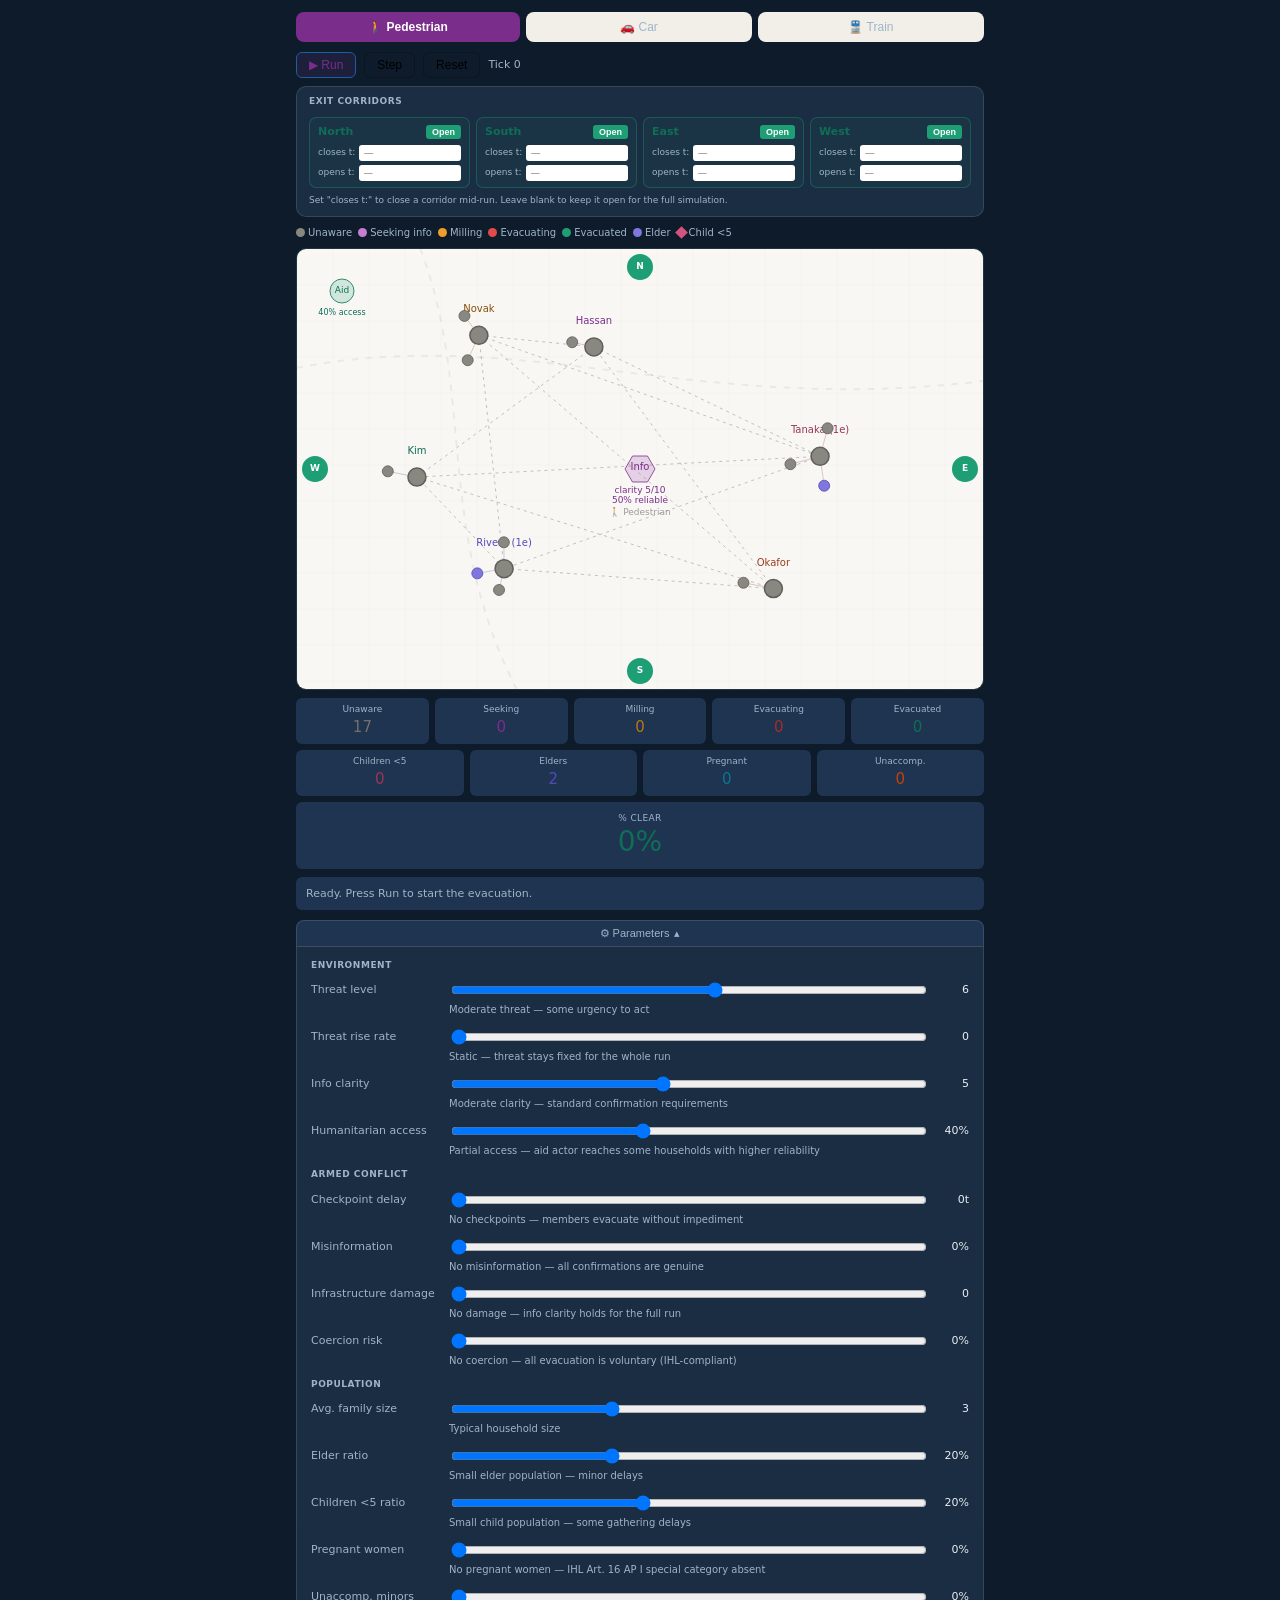
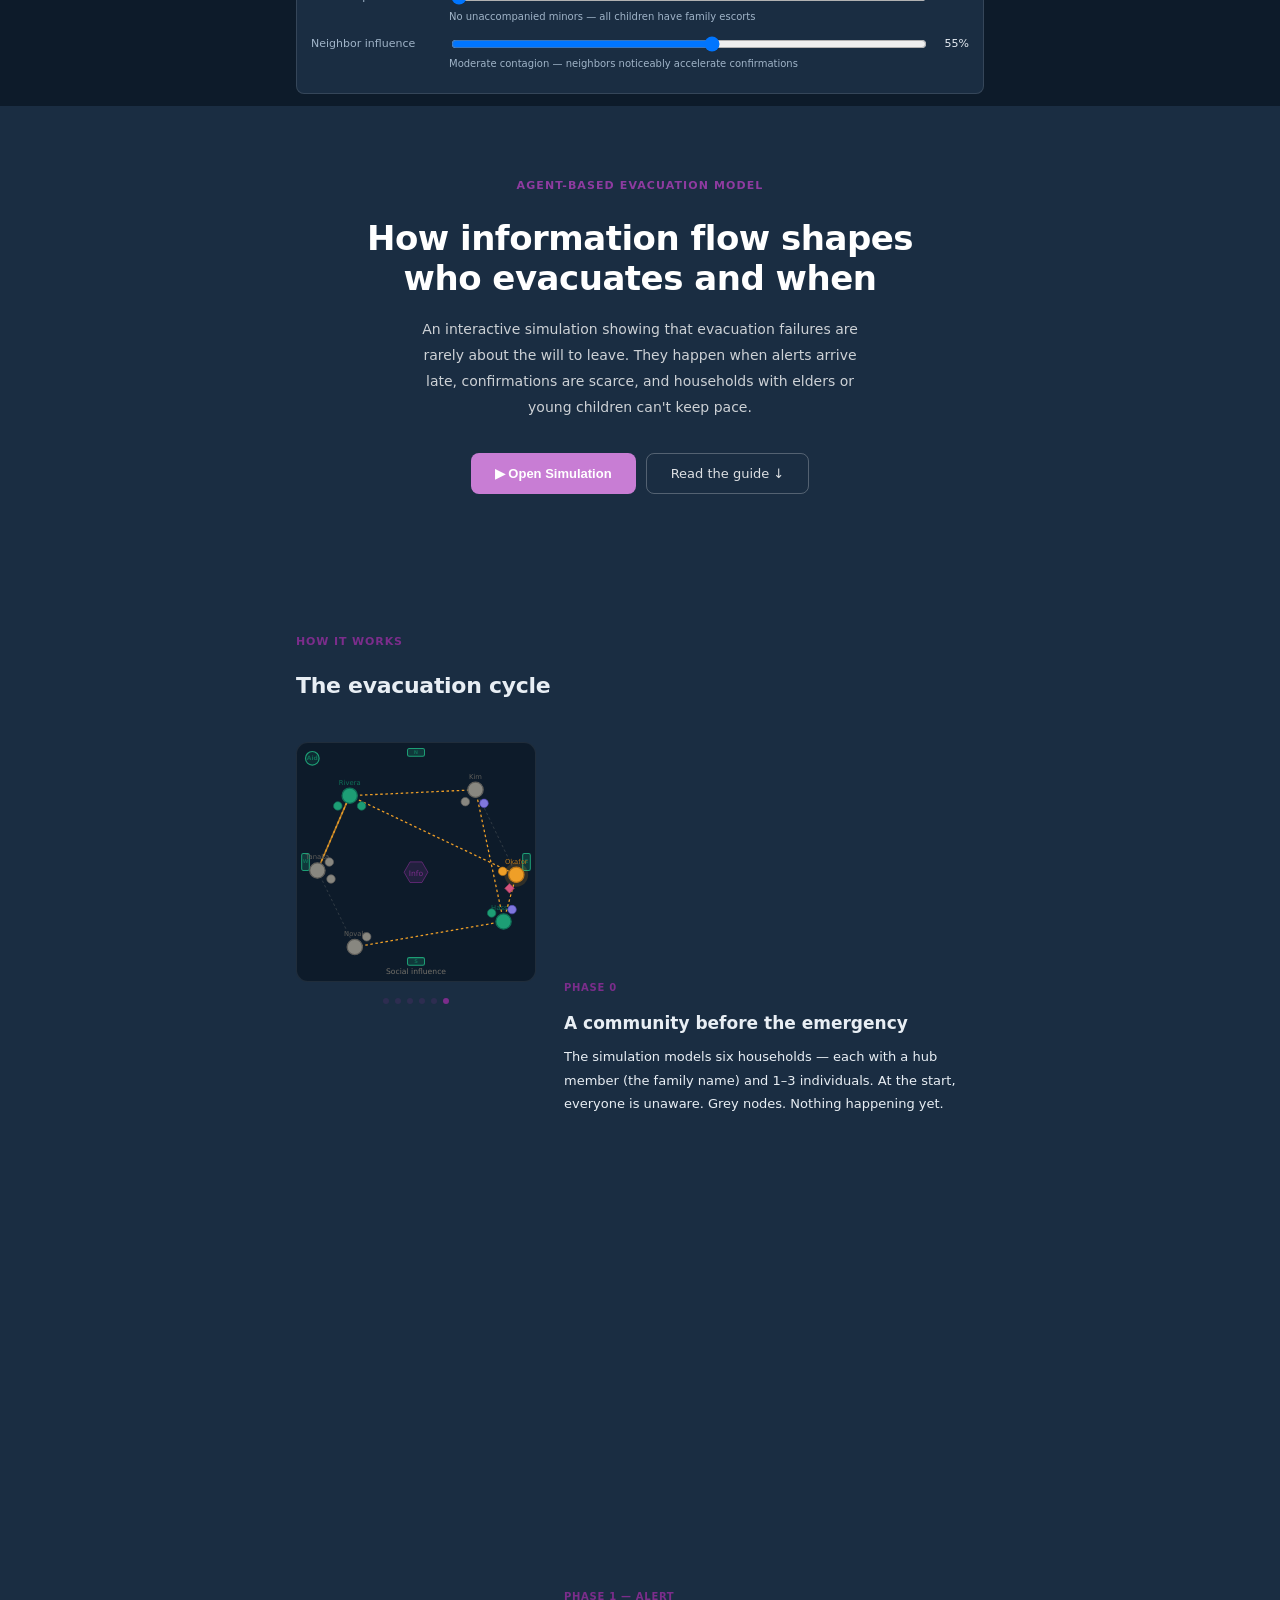
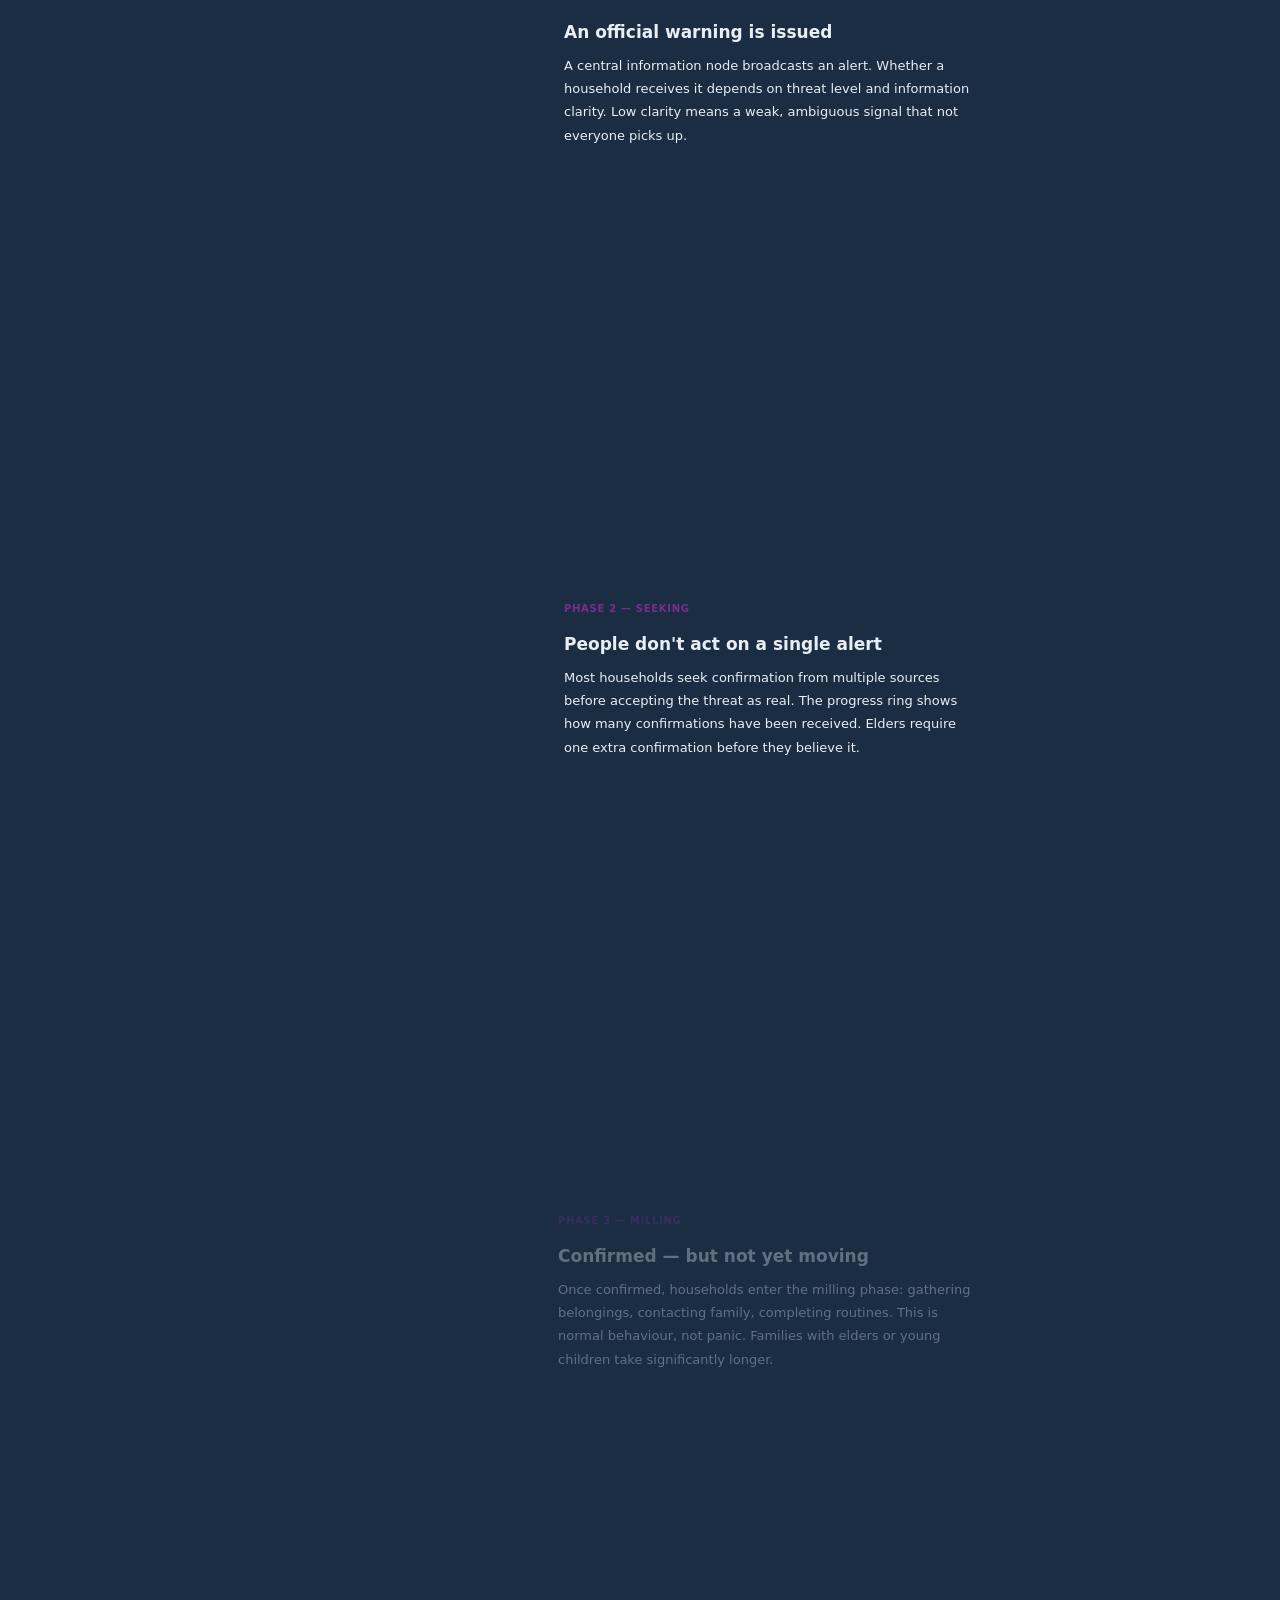
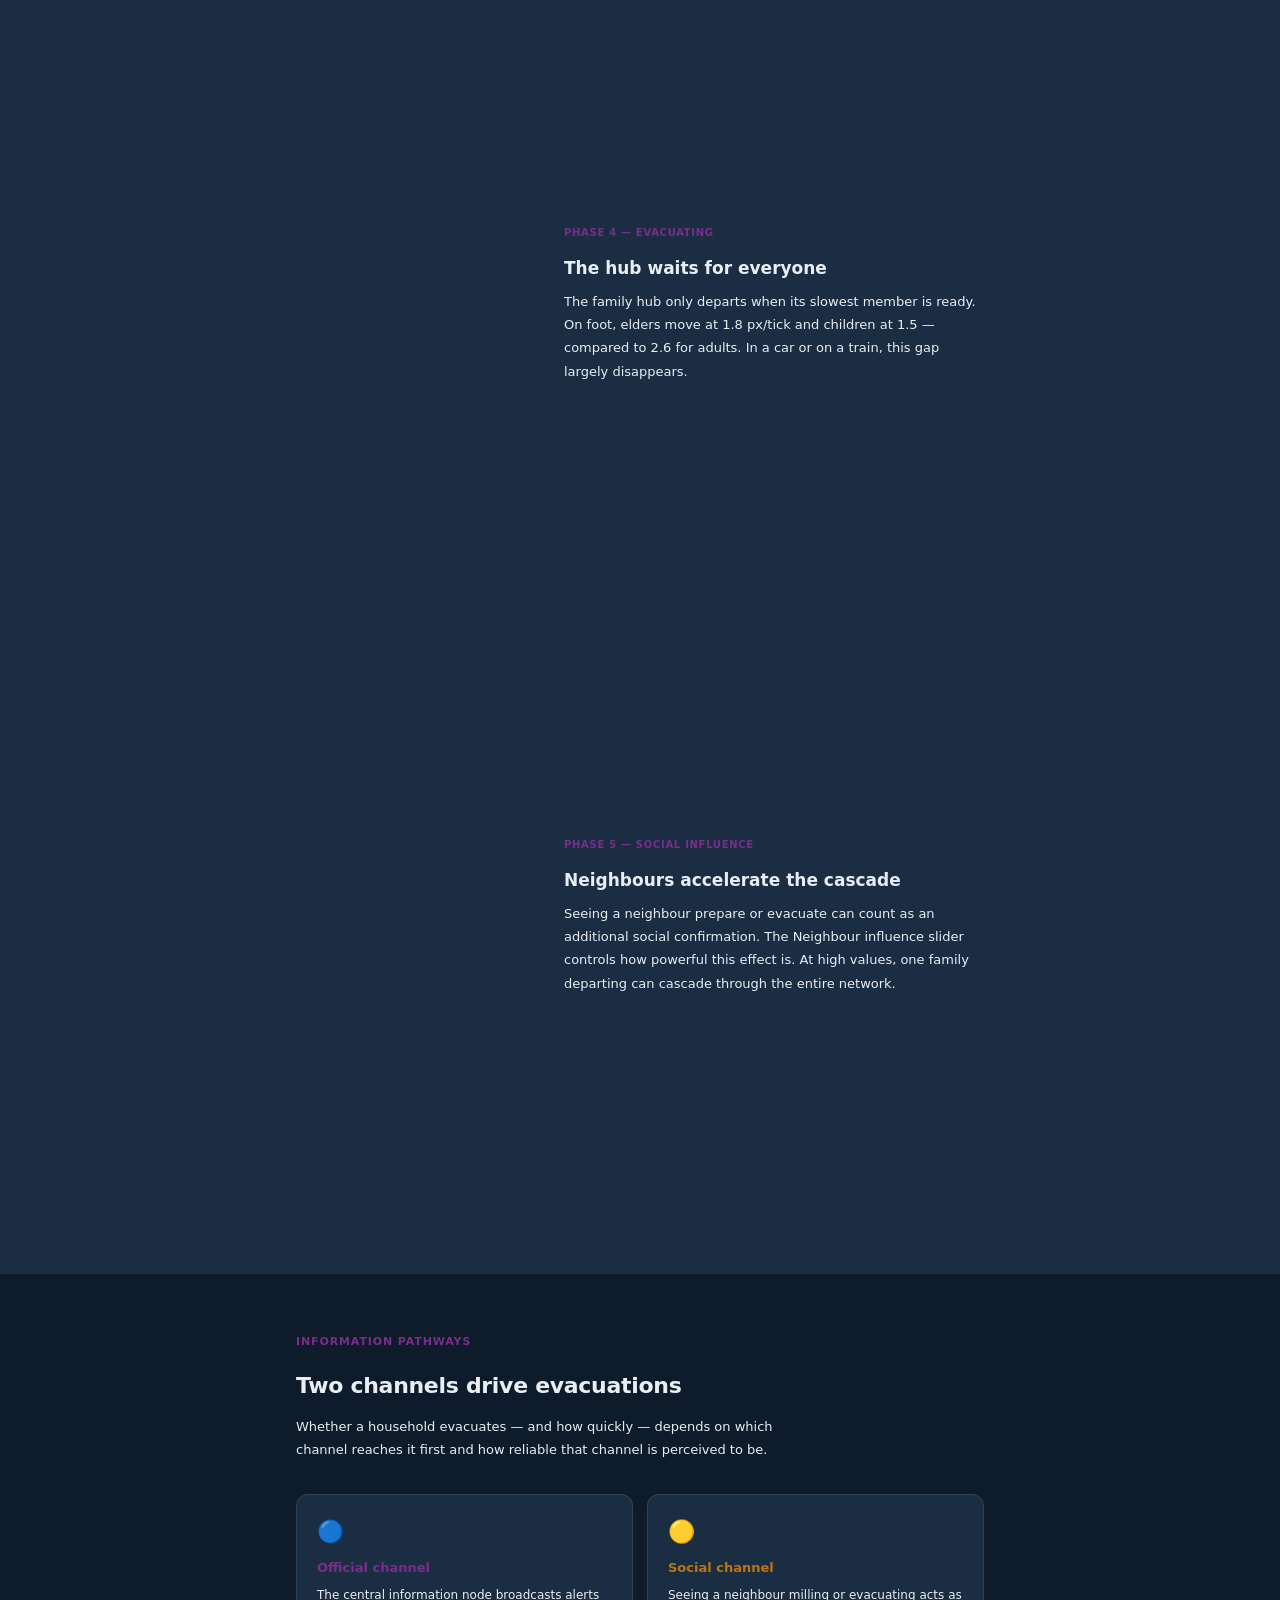
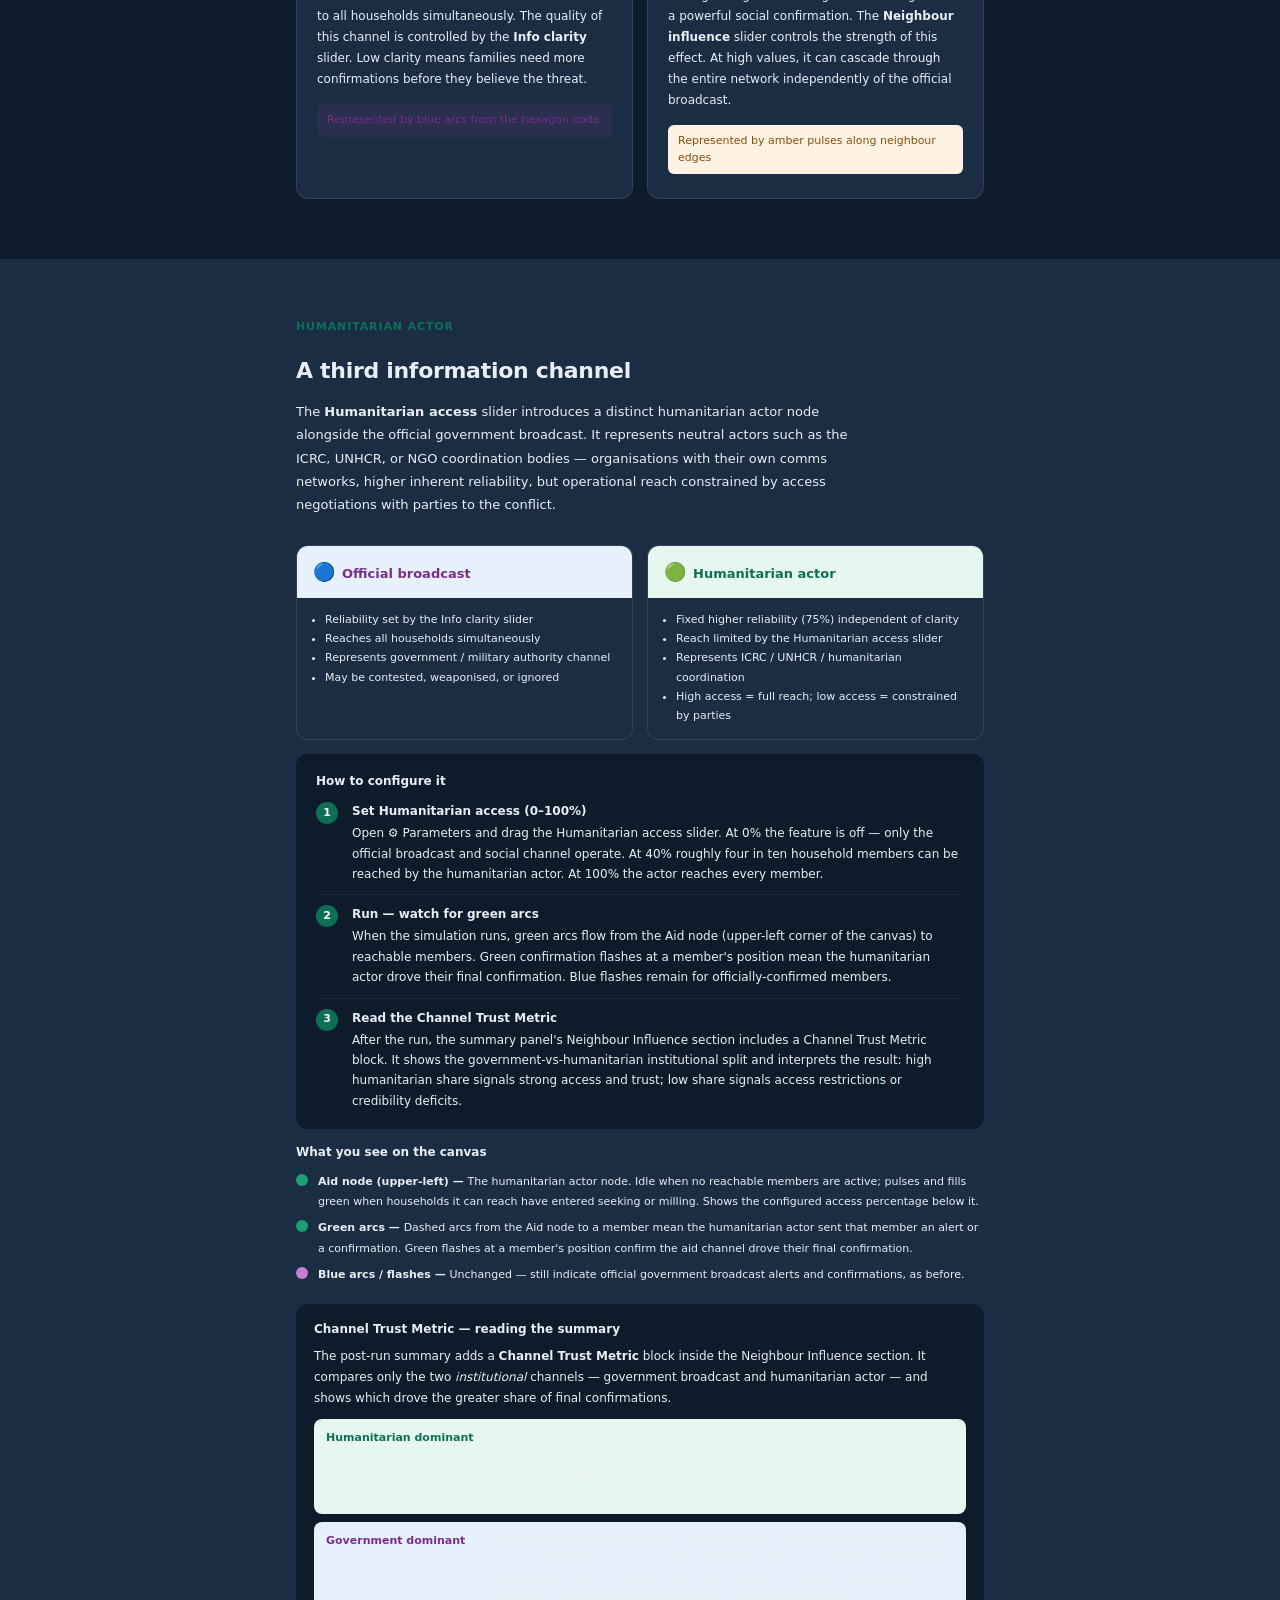
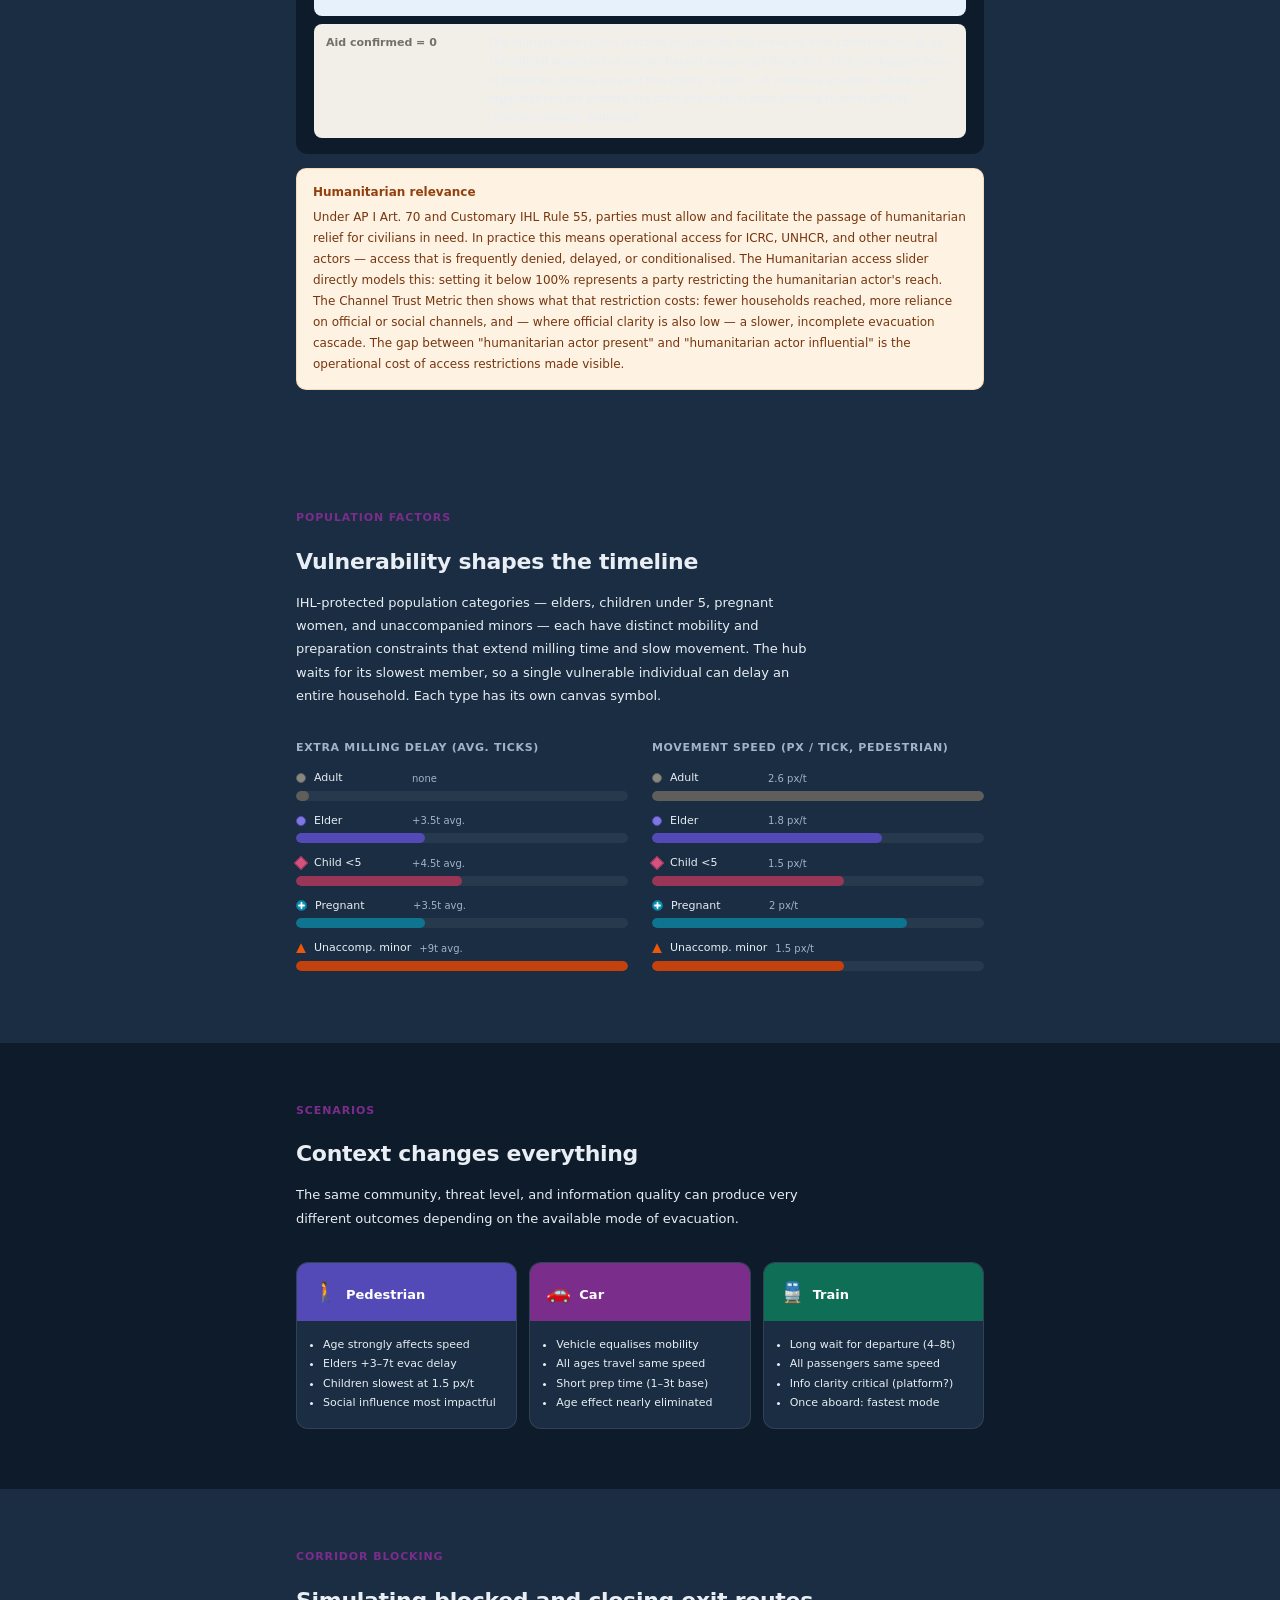
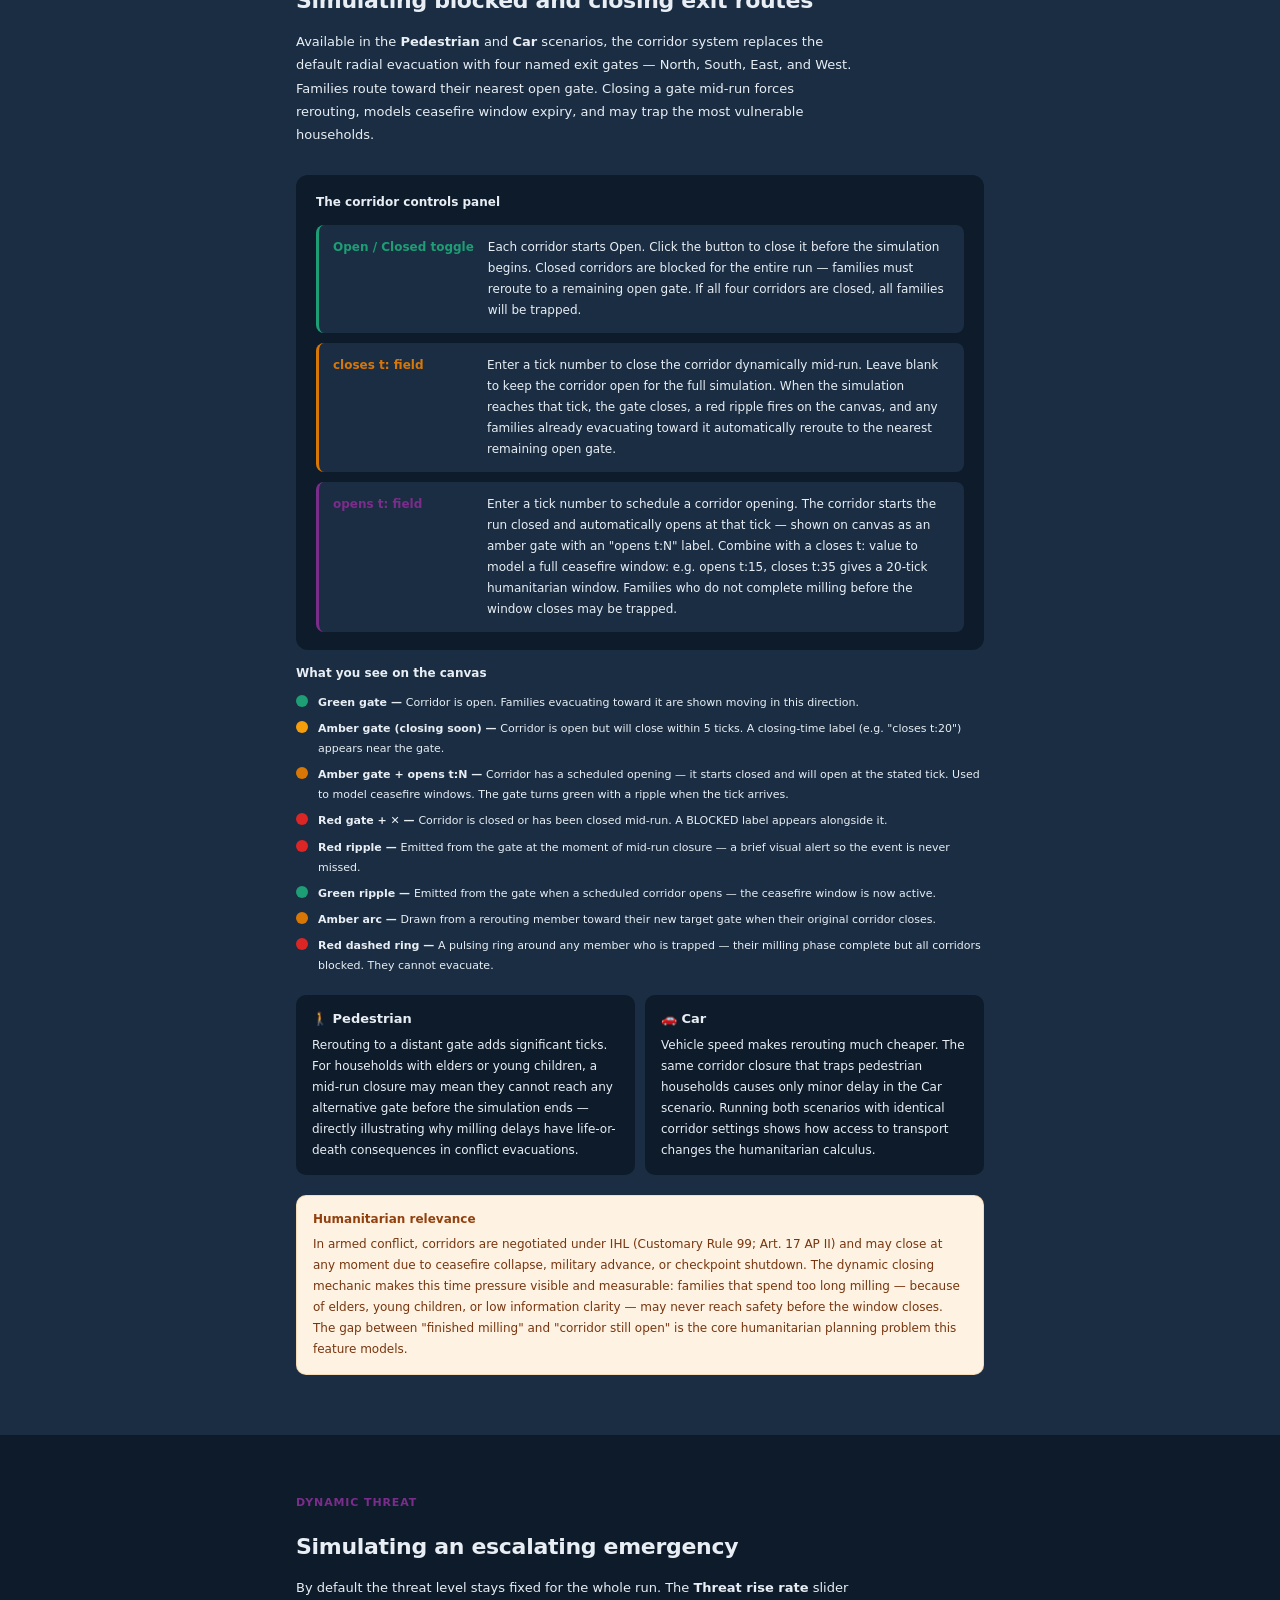
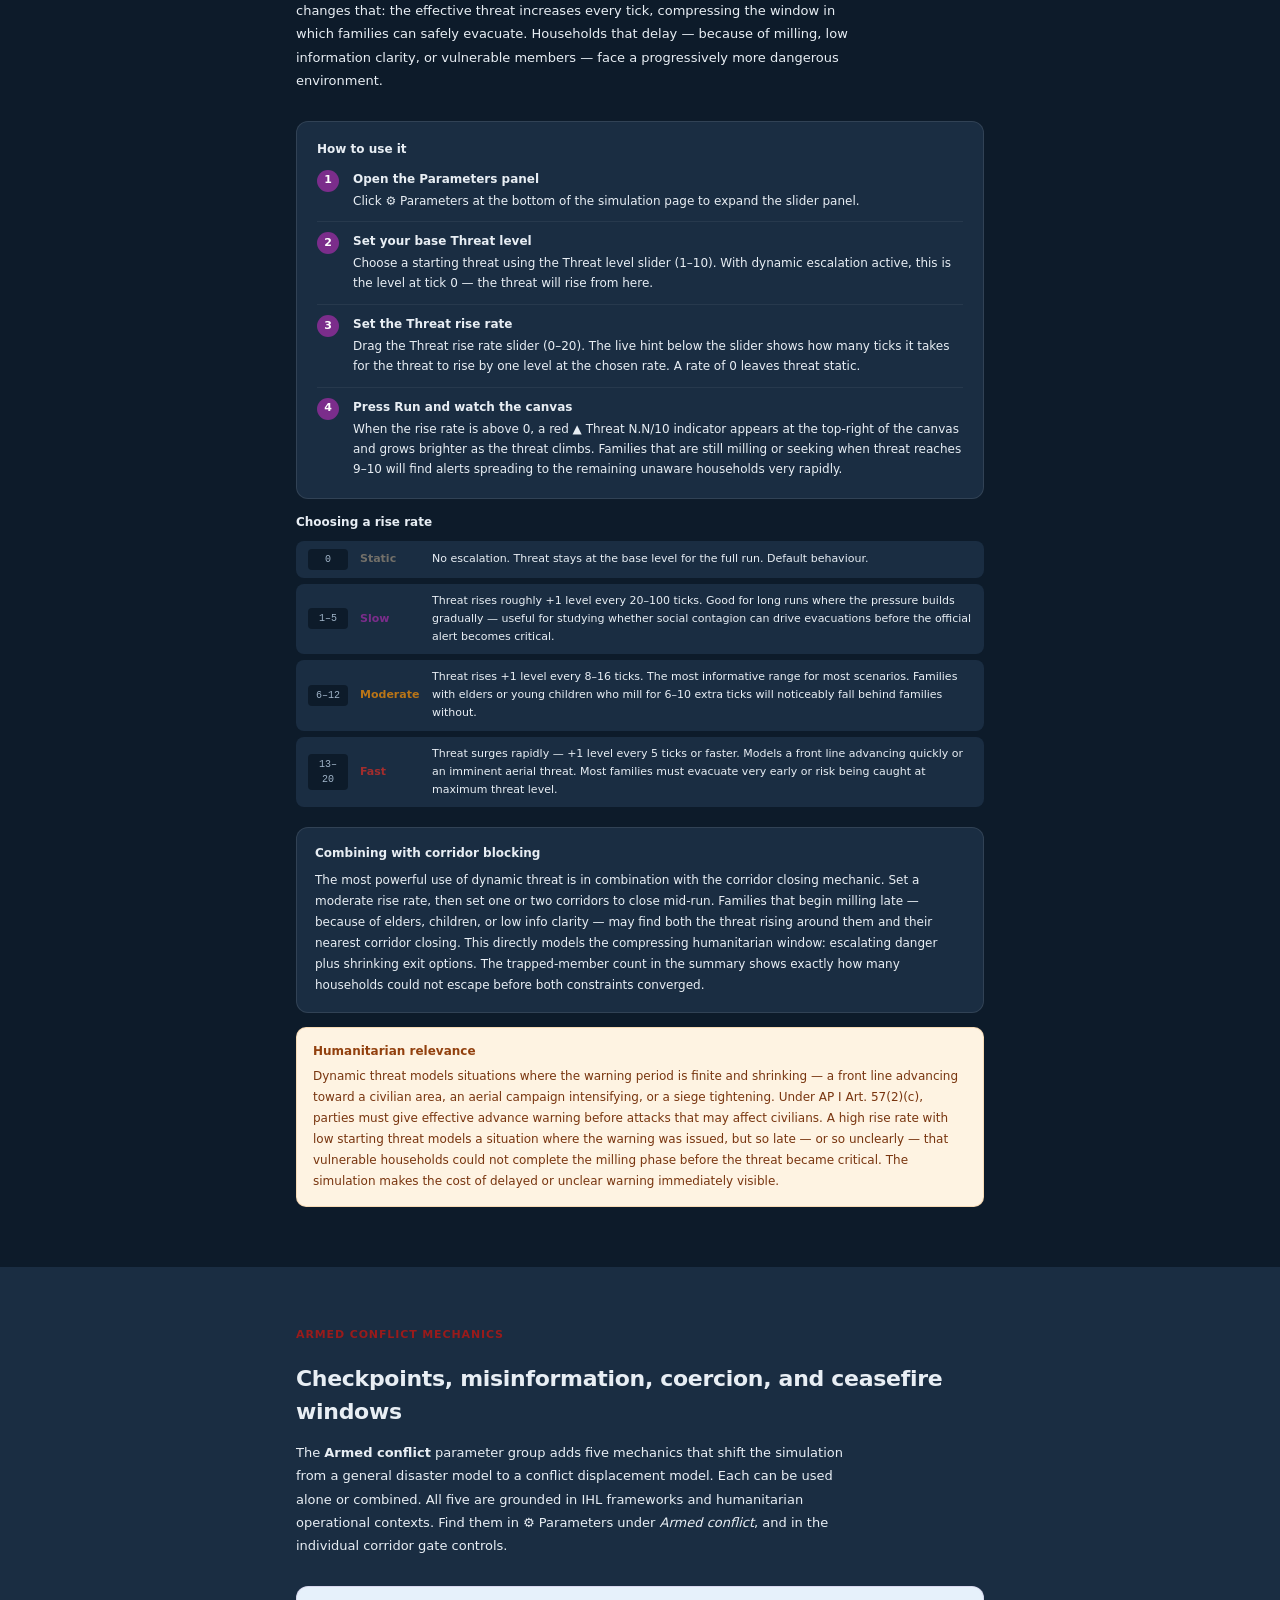
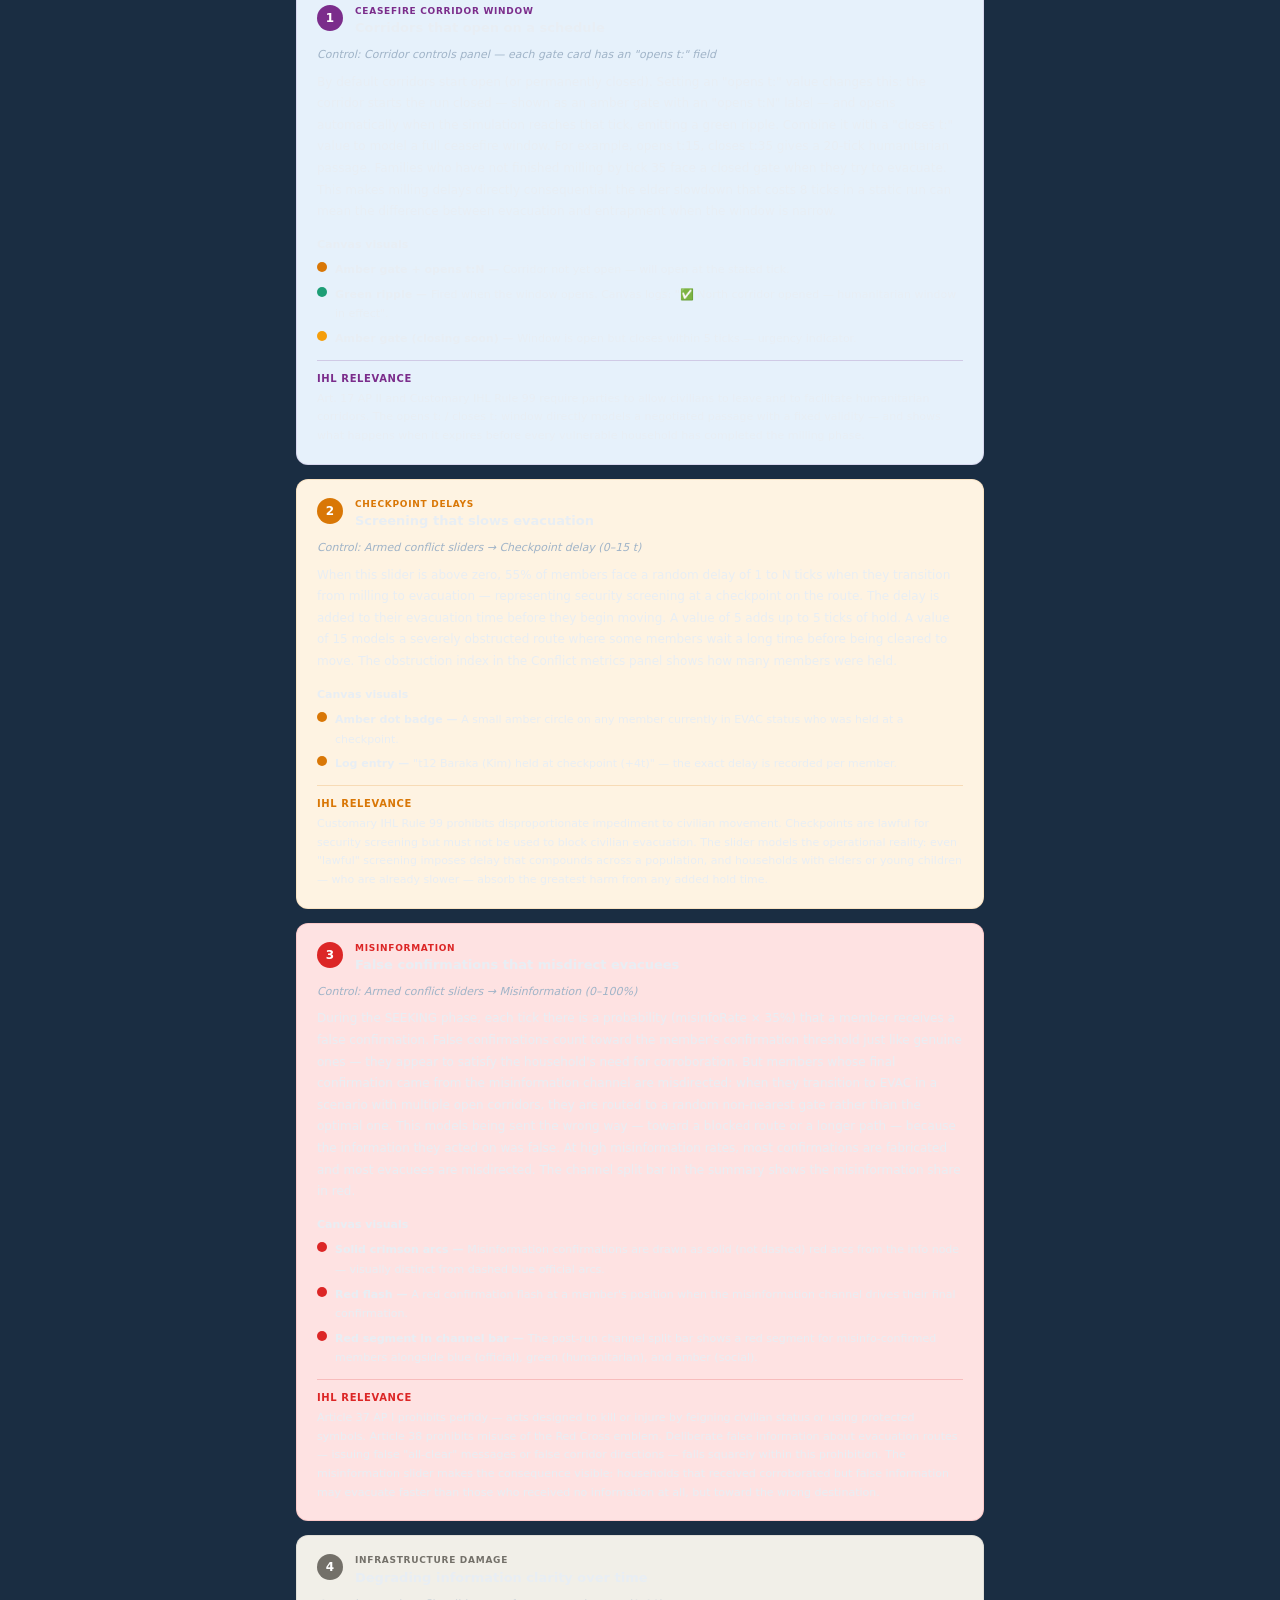
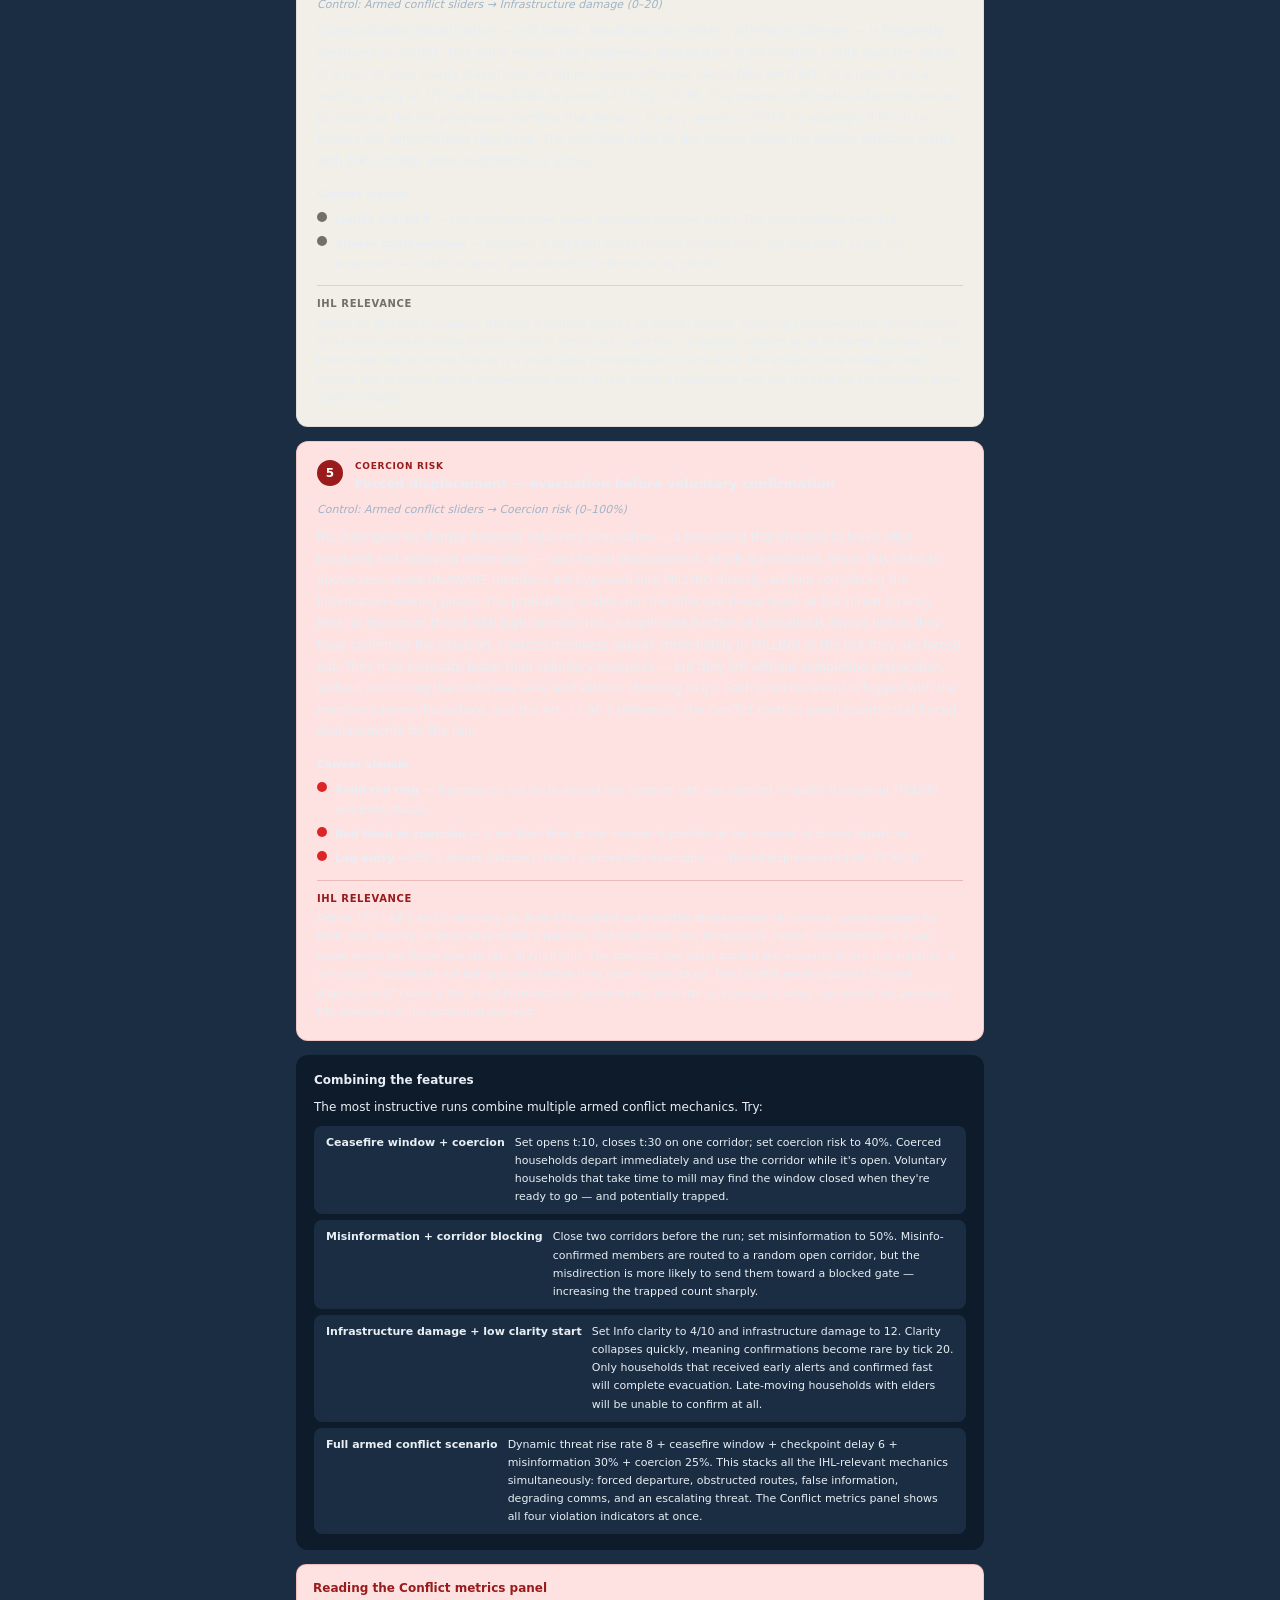
==== static/behavioral_sim/index.html @ 540774f2 "Initial commit — Exodus: Civilian Evacuation Risk Platform Unifies three civilian-evacuation risk to" ====
<!doctype html>
<html lang="en">
  <head>
    <meta charset="UTF-8" />
    <meta name="viewport" content="width=device-width, initial-scale=1.0" />
    <title>Evacuation Simulation</title>
    <link rel="stylesheet" href="/static/exodus.css" />
    <script type="module" crossorigin src="/static/behavioral_sim/assets/index-BbTZvV9C.js"></script>
    <link rel="stylesheet" crossorigin href="/static/behavioral_sim/assets/index-JA-Q5im7.css">
  </head>
  <body>
    <div id="root"></div>
  </body>
</html>
---- static/exodus.css ----
/* ───────────────────────────────────────────────────────────────────
   Exodus design tokens — single source of truth across all tabs.
   Each tab's local :root re-aliases its own variable names to these.
   ─────────────────────────────────────────────────────────────────── */
:root {
  /* surfaces (dark, used by Brief / Assess / Plan) */
  --ex-bg:        #0d1b2a;
  --ex-bg2:       #1a2d42;
  --ex-bg3:       #1e3450;
  --ex-bg4:       #243d5c;

  /* surfaces (light, used by Locate / Routes map-style tabs) */
  --ex-bg-light:  #f4f6f9;
  --ex-card-light:#ffffff;
  --ex-ink-light: #1c2733;
  --ex-muted-light:#5b6b7a;
  --ex-line-light:#dce3ea;

  /* text */
  --ex-ink:       #e8eef4;
  --ex-muted:     #a0b4c8;

  /* brand */
  --ex-purple:    #7b2d8b;
  --ex-purple2:   #9b3dab;
  --ex-accent:    #c87dd4;

  /* lines + semantic */
  --ex-border:    #2a4060;
  --ex-green:     #27ae60;
  --ex-yellow:    #f39c12;
  --ex-orange:    #e67e22;
  --ex-red:       #c0392b;
  --ex-extreme:   #8e44ad;
  --ex-blue:      #2c7fb8;
  --ex-teal:      #1abc9c;

  /* shape + motion */
  --ex-radius:    6px;
  --ex-radius-lg: 10px;
  --ex-shadow:    0 1px 3px rgba(0,0,0,0.12), 0 1px 2px rgba(0,0,0,0.08);
  --ex-shadow-lg: 0 4px 16px rgba(0,0,0,0.18);

  /* typography */
  --ex-font:      'Segoe UI', system-ui, -apple-system, BlinkMacSystemFont, Roboto, Helvetica, Arial, sans-serif;
  --ex-mono:      'JetBrains Mono', Consolas, Monaco, monospace;
  --ex-fs:        13px;
  --ex-lh:        1.5;
}

/* Baseline so every iframe shares the same font + box-sizing. Page-specific
   selectors can still override anything they need to. */
*, *::before, *::after { box-sizing: border-box; }
html, body { font-family: var(--ex-font); font-size: var(--ex-fs); line-height: var(--ex-lh); }

/* ── shared primitives — opt-in via .ex-* classes ───────────────────── */
.ex-btn {
  font-family: inherit; font-size: .82rem; font-weight: 600;
  border: 1px solid var(--ex-border); background: var(--ex-bg2); color: var(--ex-ink);
  padding: 8px 14px; border-radius: var(--ex-radius); cursor: pointer;
  display: inline-flex; align-items: center; gap: 8px;
  transition: background .15s, border-color .15s, color .15s;
}
.ex-btn:hover { background: var(--ex-bg3); border-color: var(--ex-purple2); color: var(--ex-accent); }
.ex-btn--primary { background: linear-gradient(135deg, var(--ex-purple), var(--ex-purple2)); border-color: var(--ex-purple2); color: #fff; }
.ex-btn--primary:hover { filter: brightness(1.1); color: #fff; }

.ex-card {
  background: var(--ex-bg2); border: 1px solid var(--ex-border);
  border-radius: var(--ex-radius-lg); padding: 16px 18px; box-shadow: var(--ex-shadow);
}
.ex-card h3 { font-size: .95rem; font-weight: 700; margin: 0 0 8px; color: var(--ex-ink); }
.ex-card .ex-card-label {
  font-size: .65rem; text-transform: uppercase; letter-spacing: 1px;
  color: var(--ex-muted); font-weight: 700; margin-bottom: 6px;
}

.ex-tag {
  display: inline-block; font-size: .62rem; font-weight: 700; letter-spacing: .5px;
  text-transform: uppercase; padding: 2px 7px; border-radius: 3px;
  background: rgba(155,61,171,.18); color: var(--ex-accent); border: 1px solid rgba(155,61,171,.4);
}
---- static/behavioral_sim/assets/index-JA-Q5im7.css ----
*,*:before,*:after{box-sizing:border-box}body{margin:0;background:#f8f7f4}input[type=range]{width:100%;cursor:pointer}button{cursor:pointer;background:transparent;border:.5px solid rgba(0,0,0,.2);border-radius:6px;padding:5px 11px;font-size:12px}button:hover{background:#0000000d}button:disabled{opacity:.4;cursor:not-allowed}
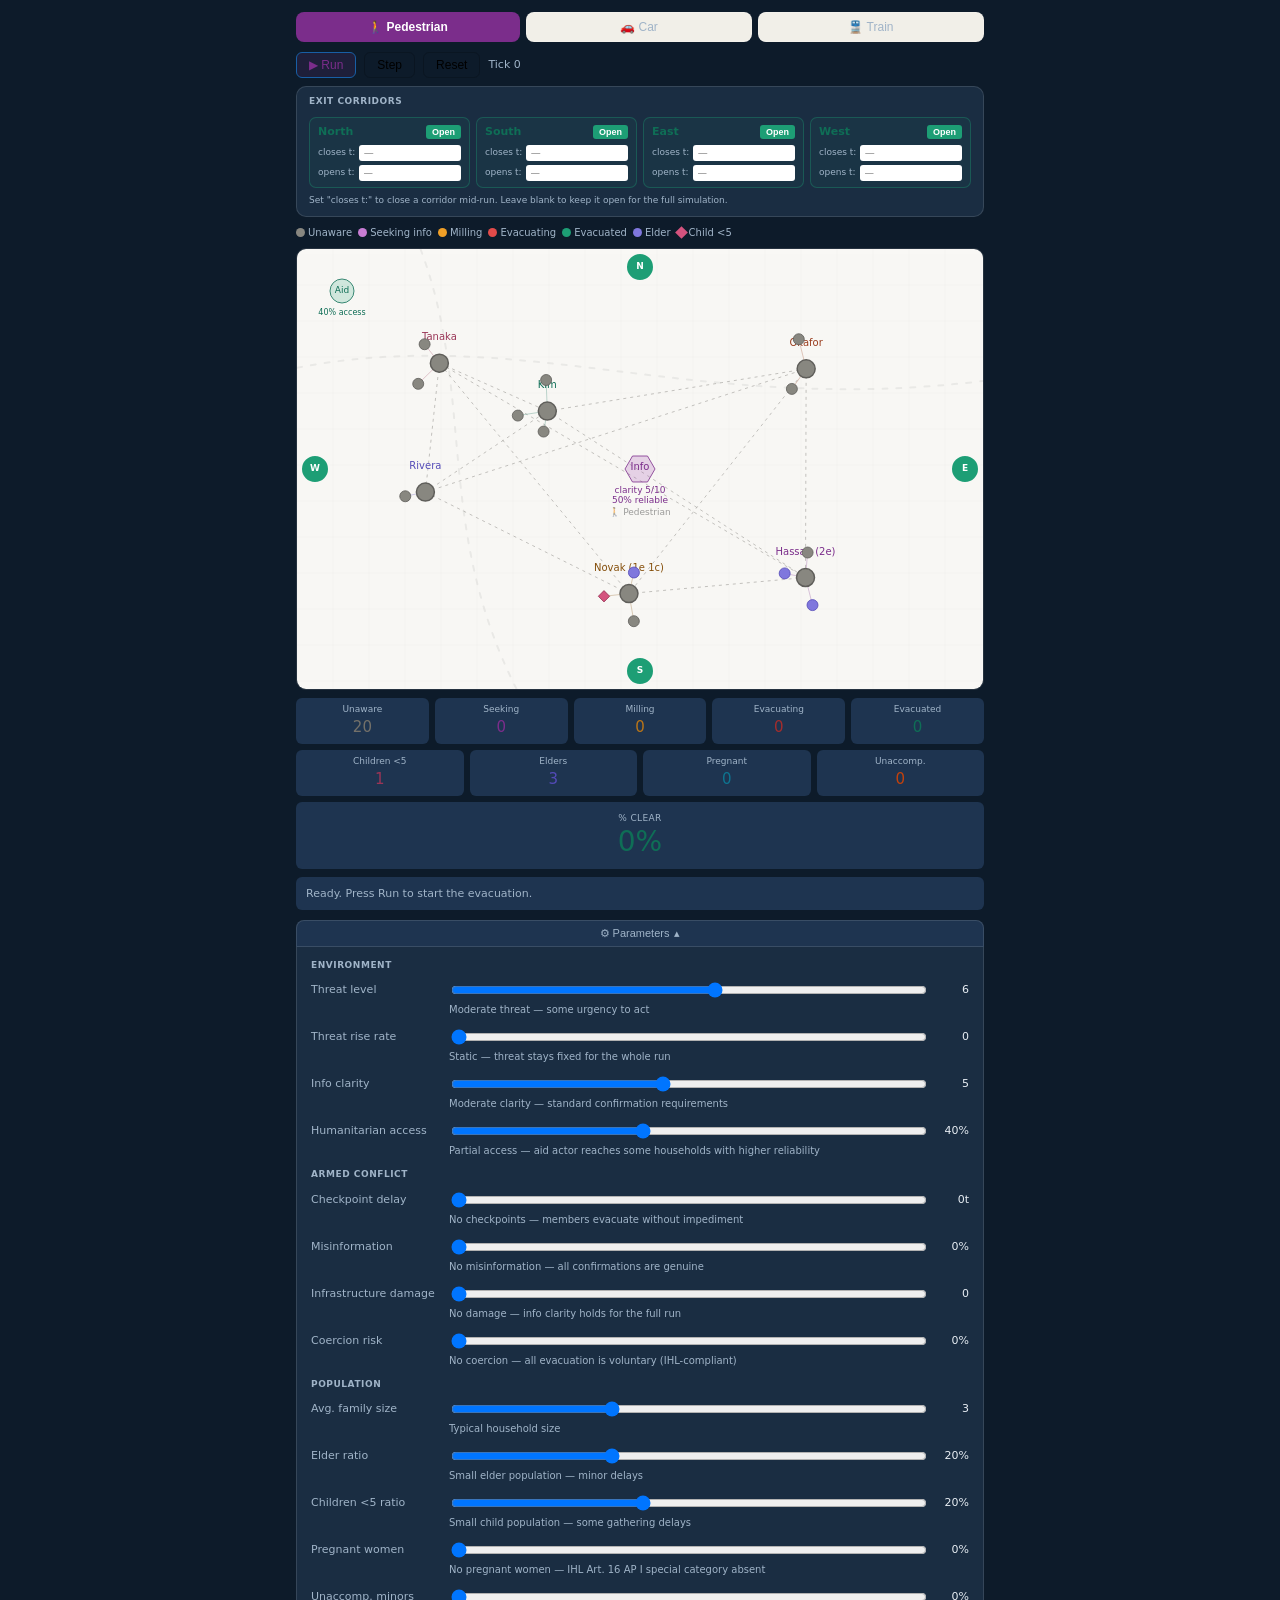
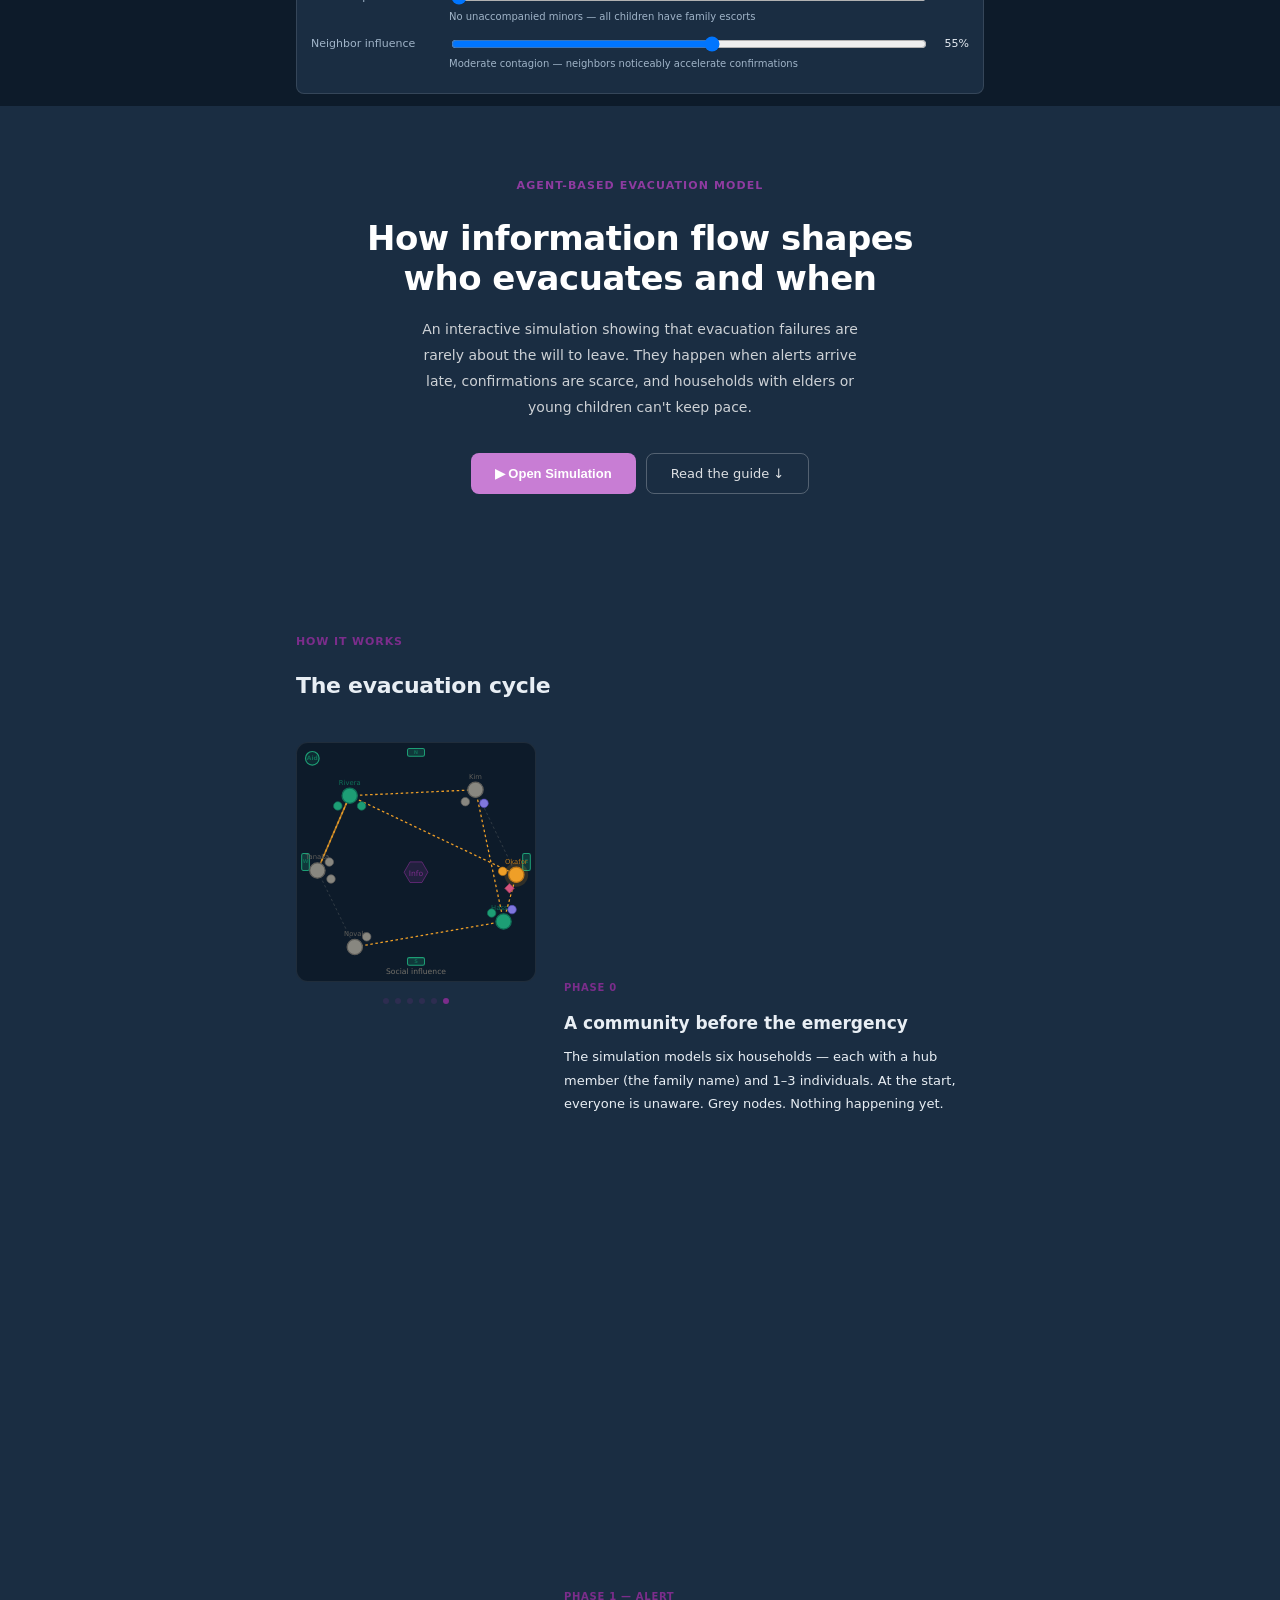
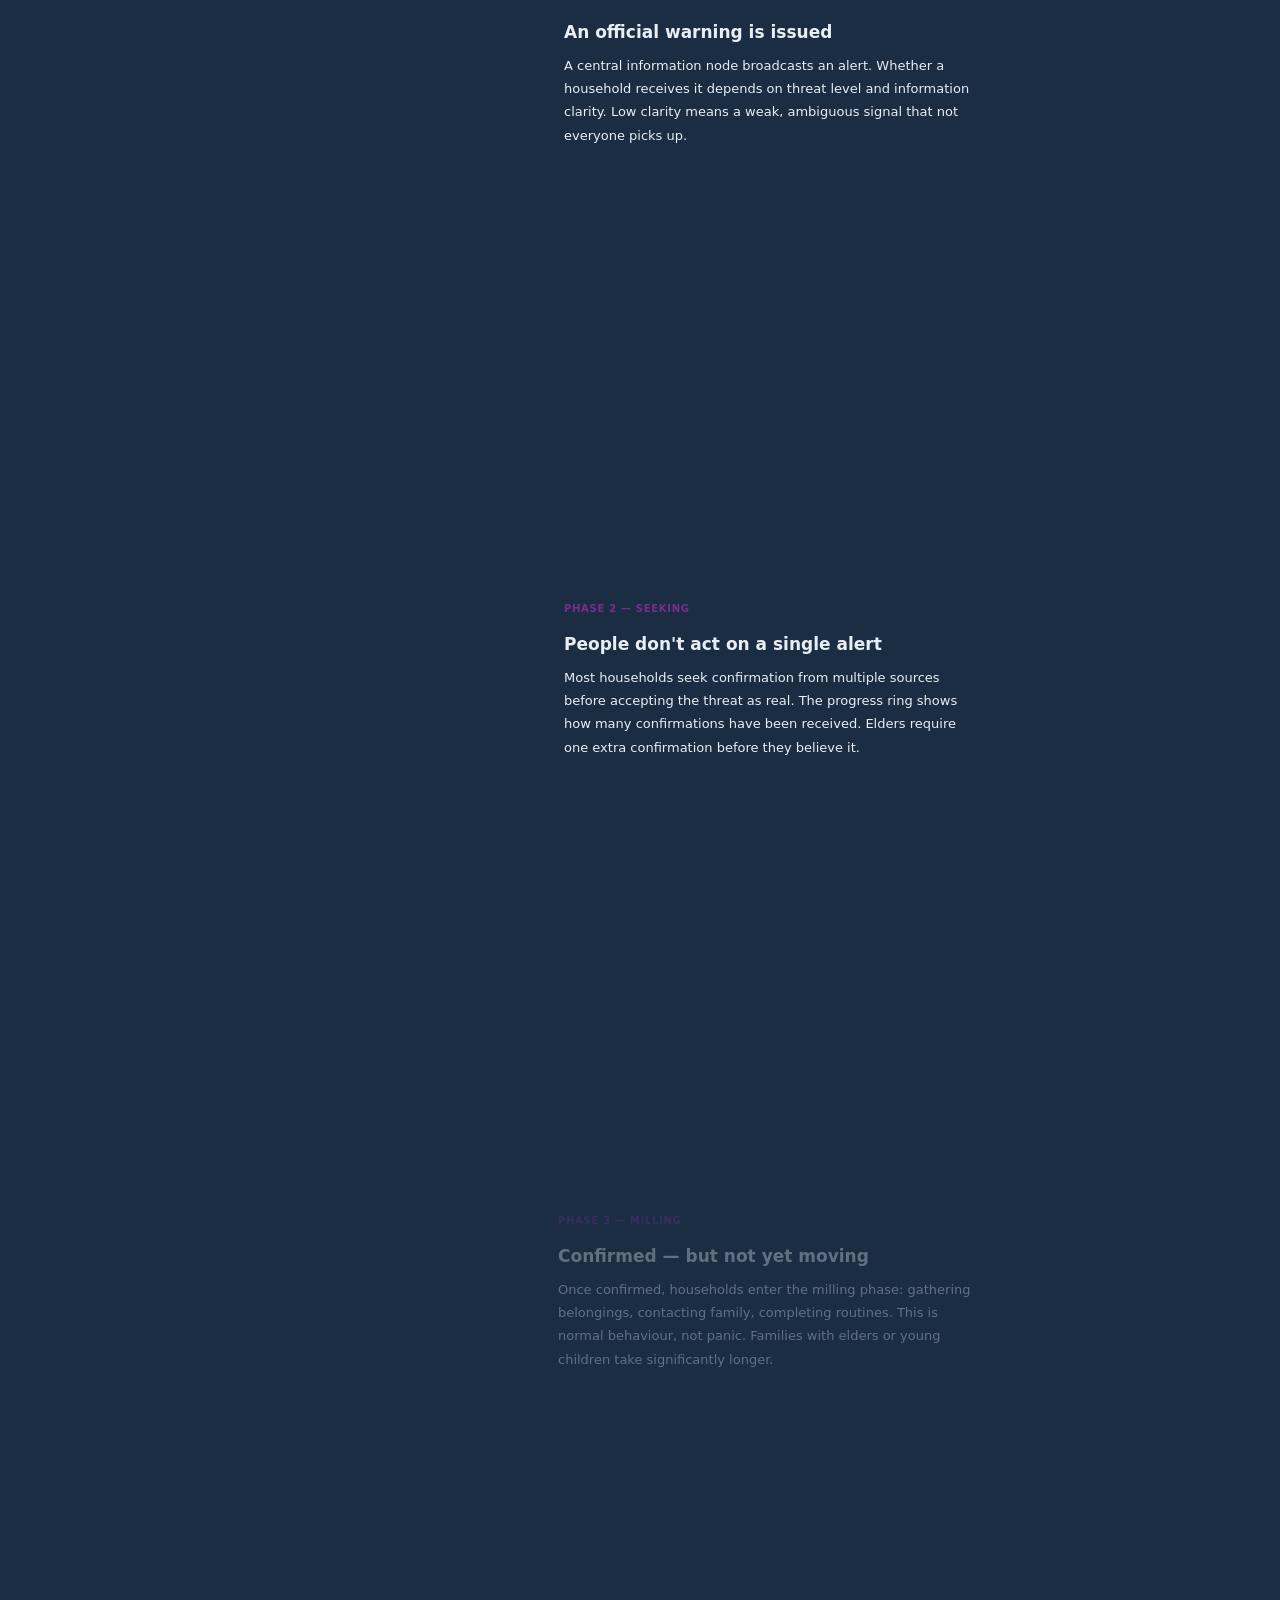
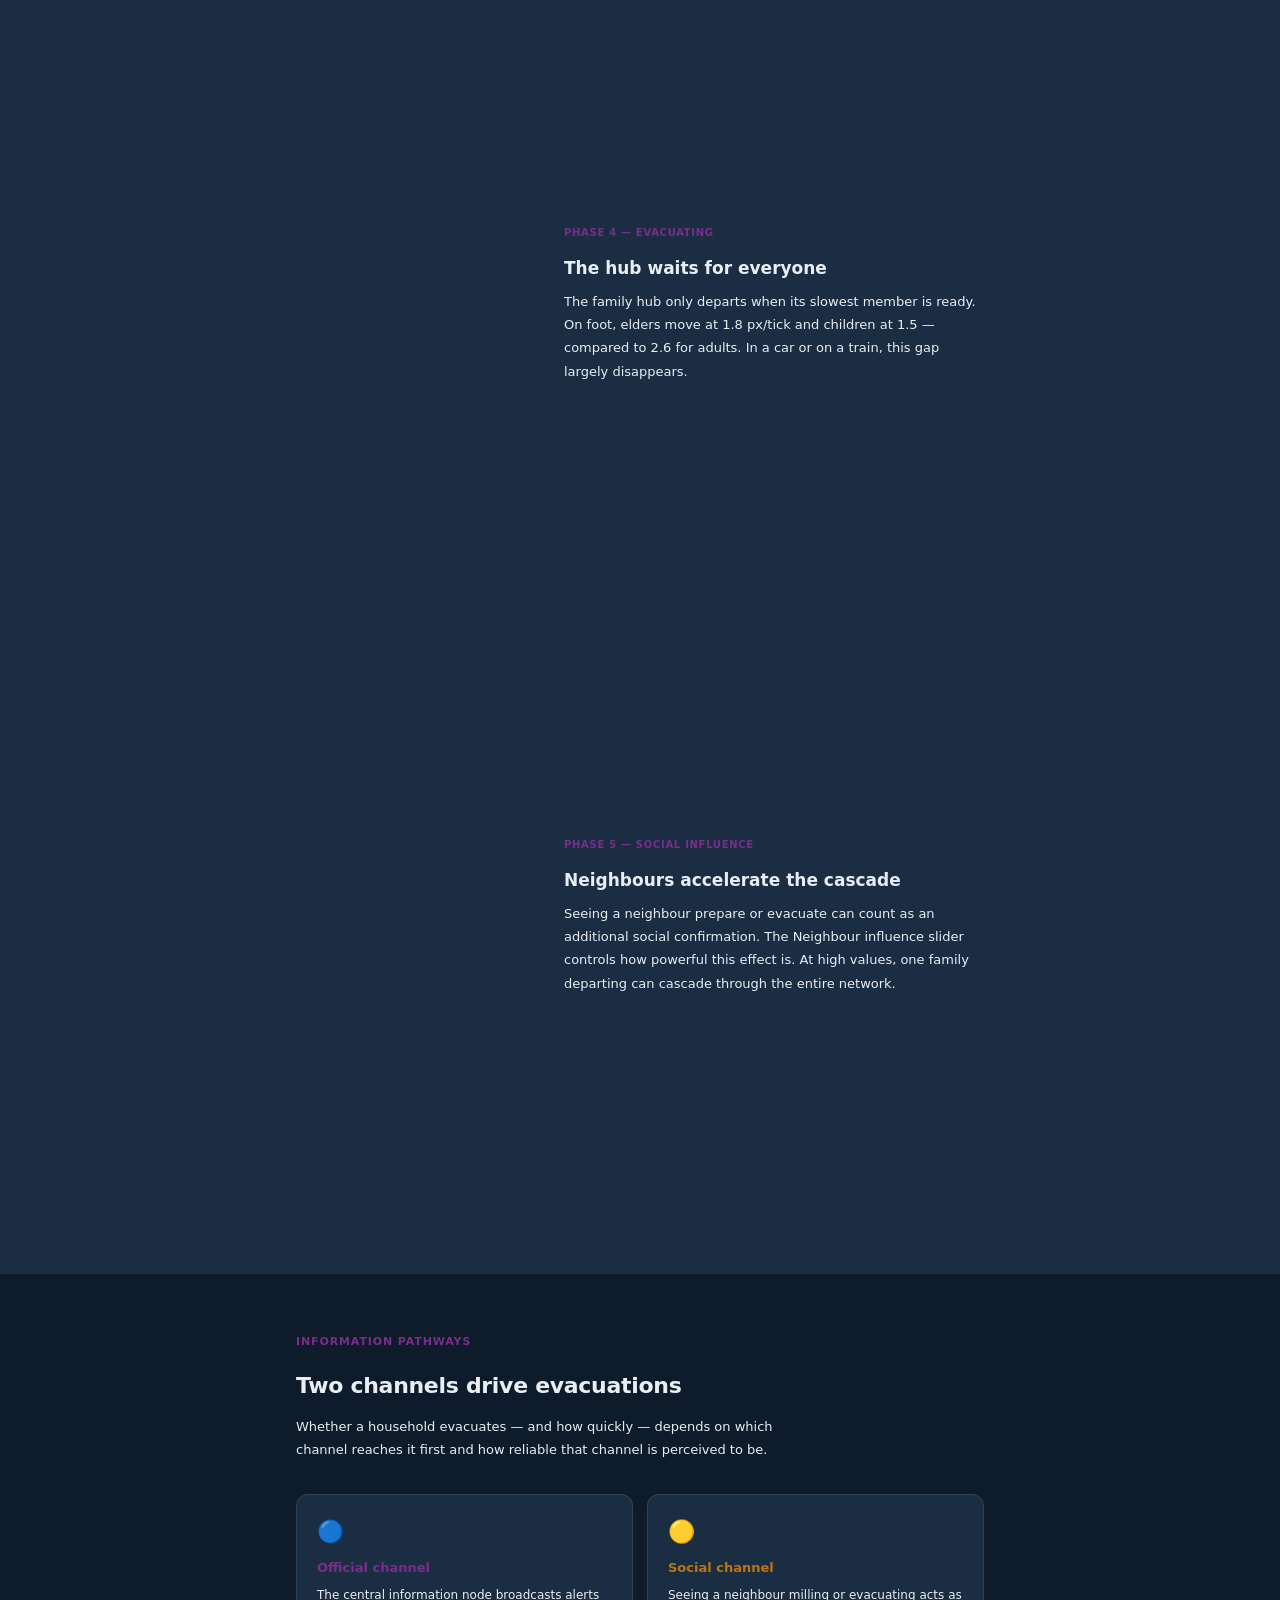
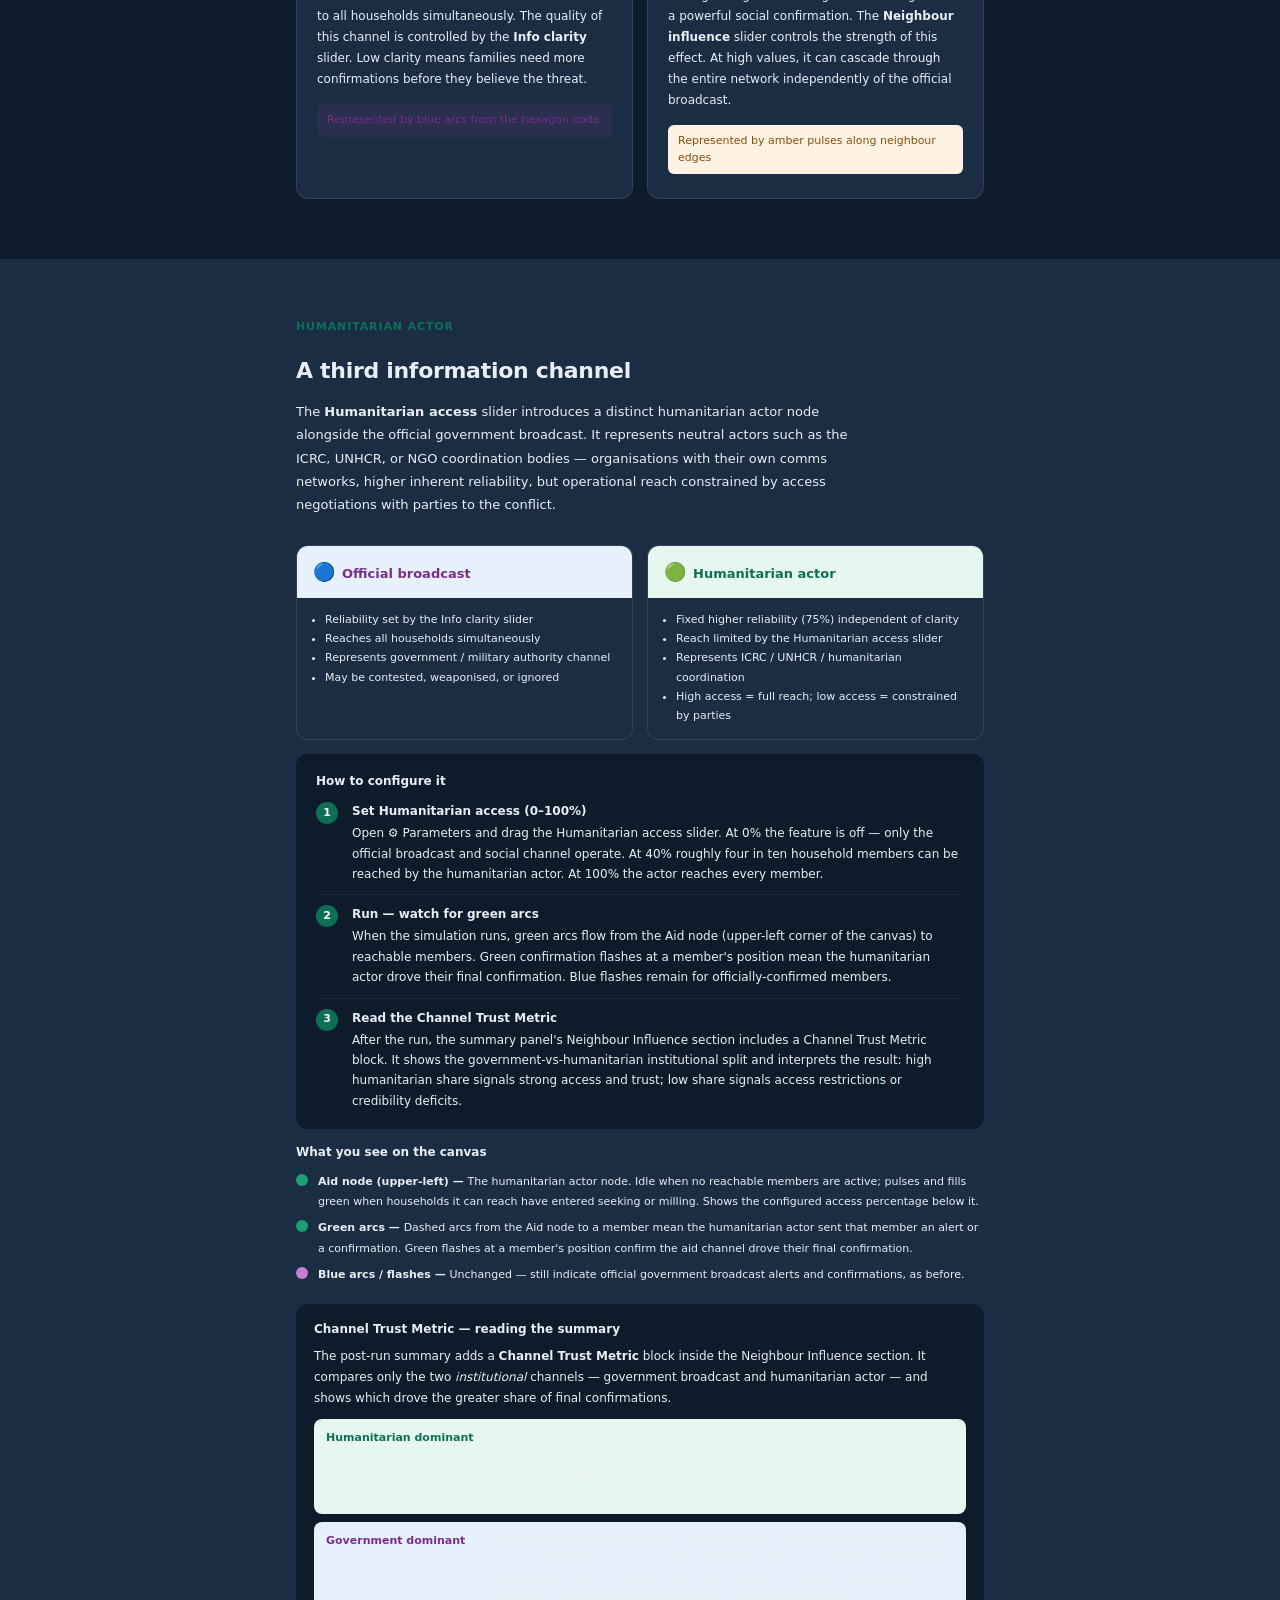
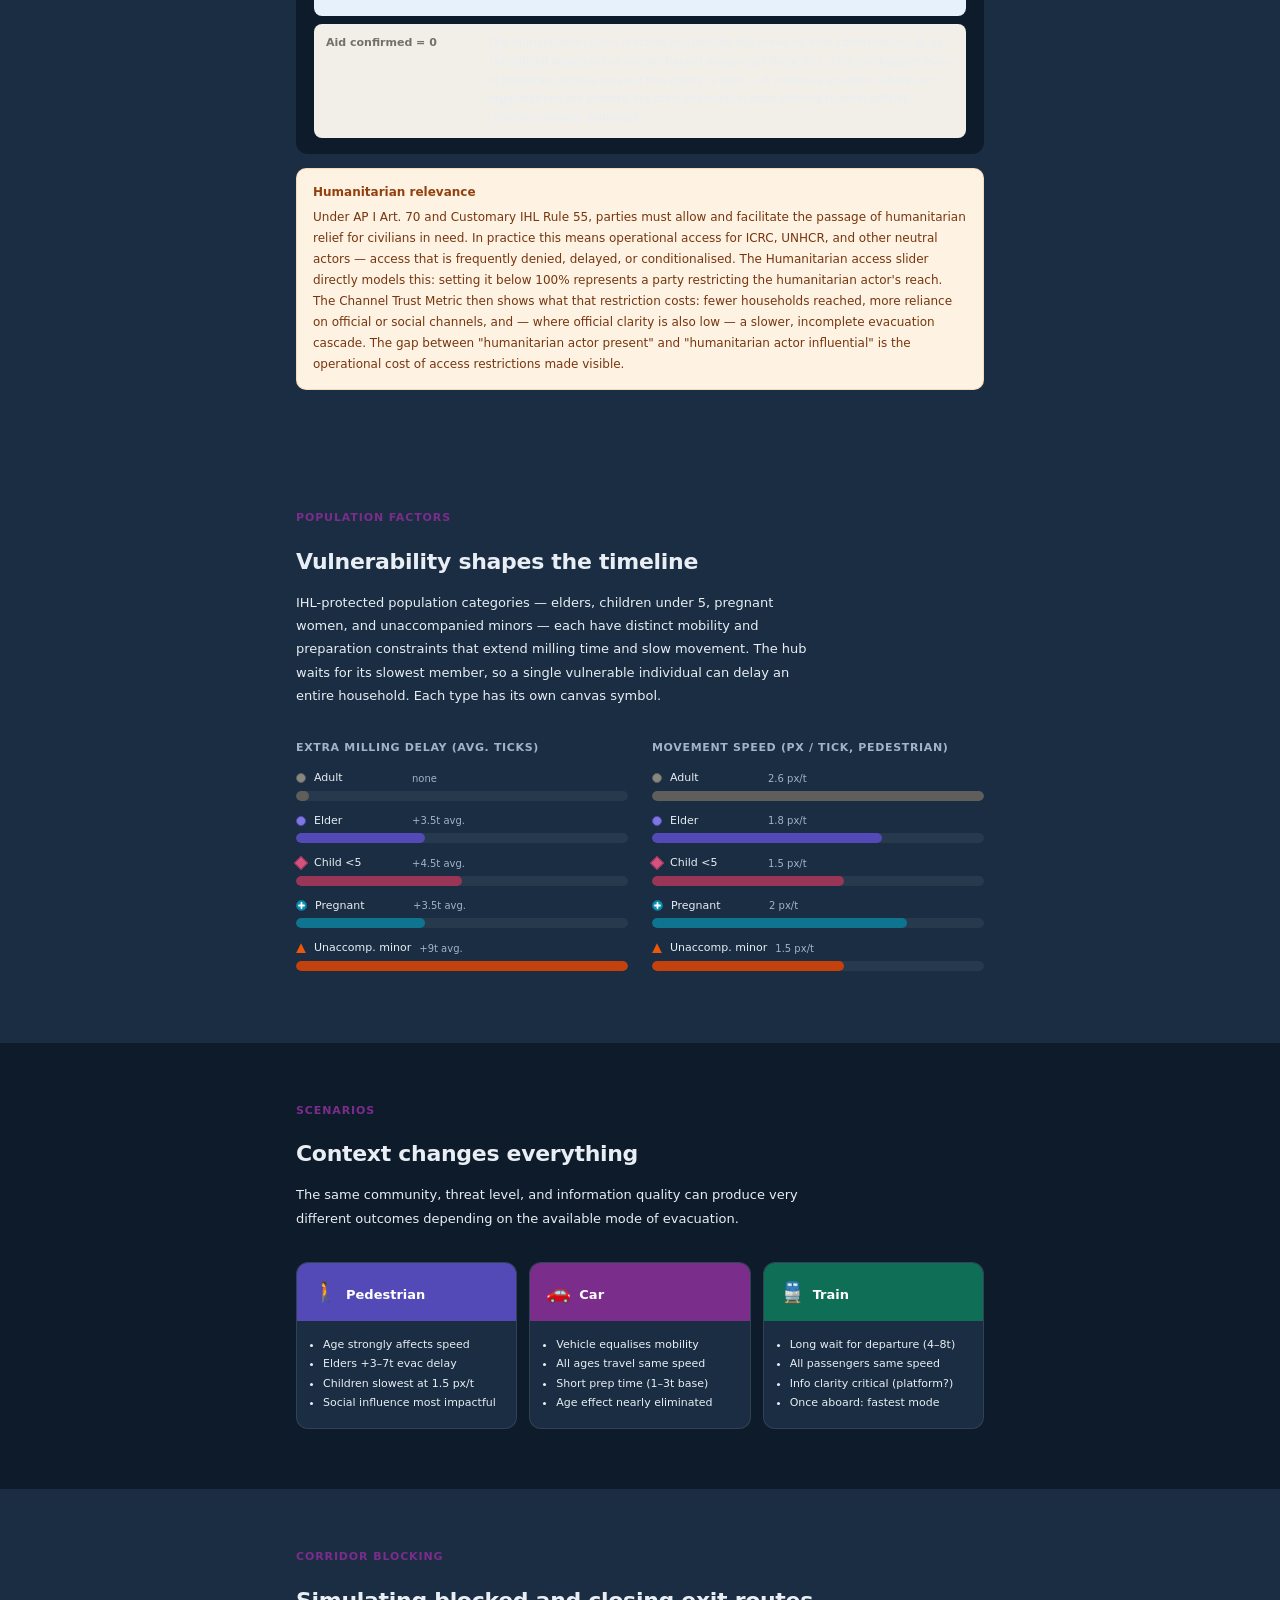
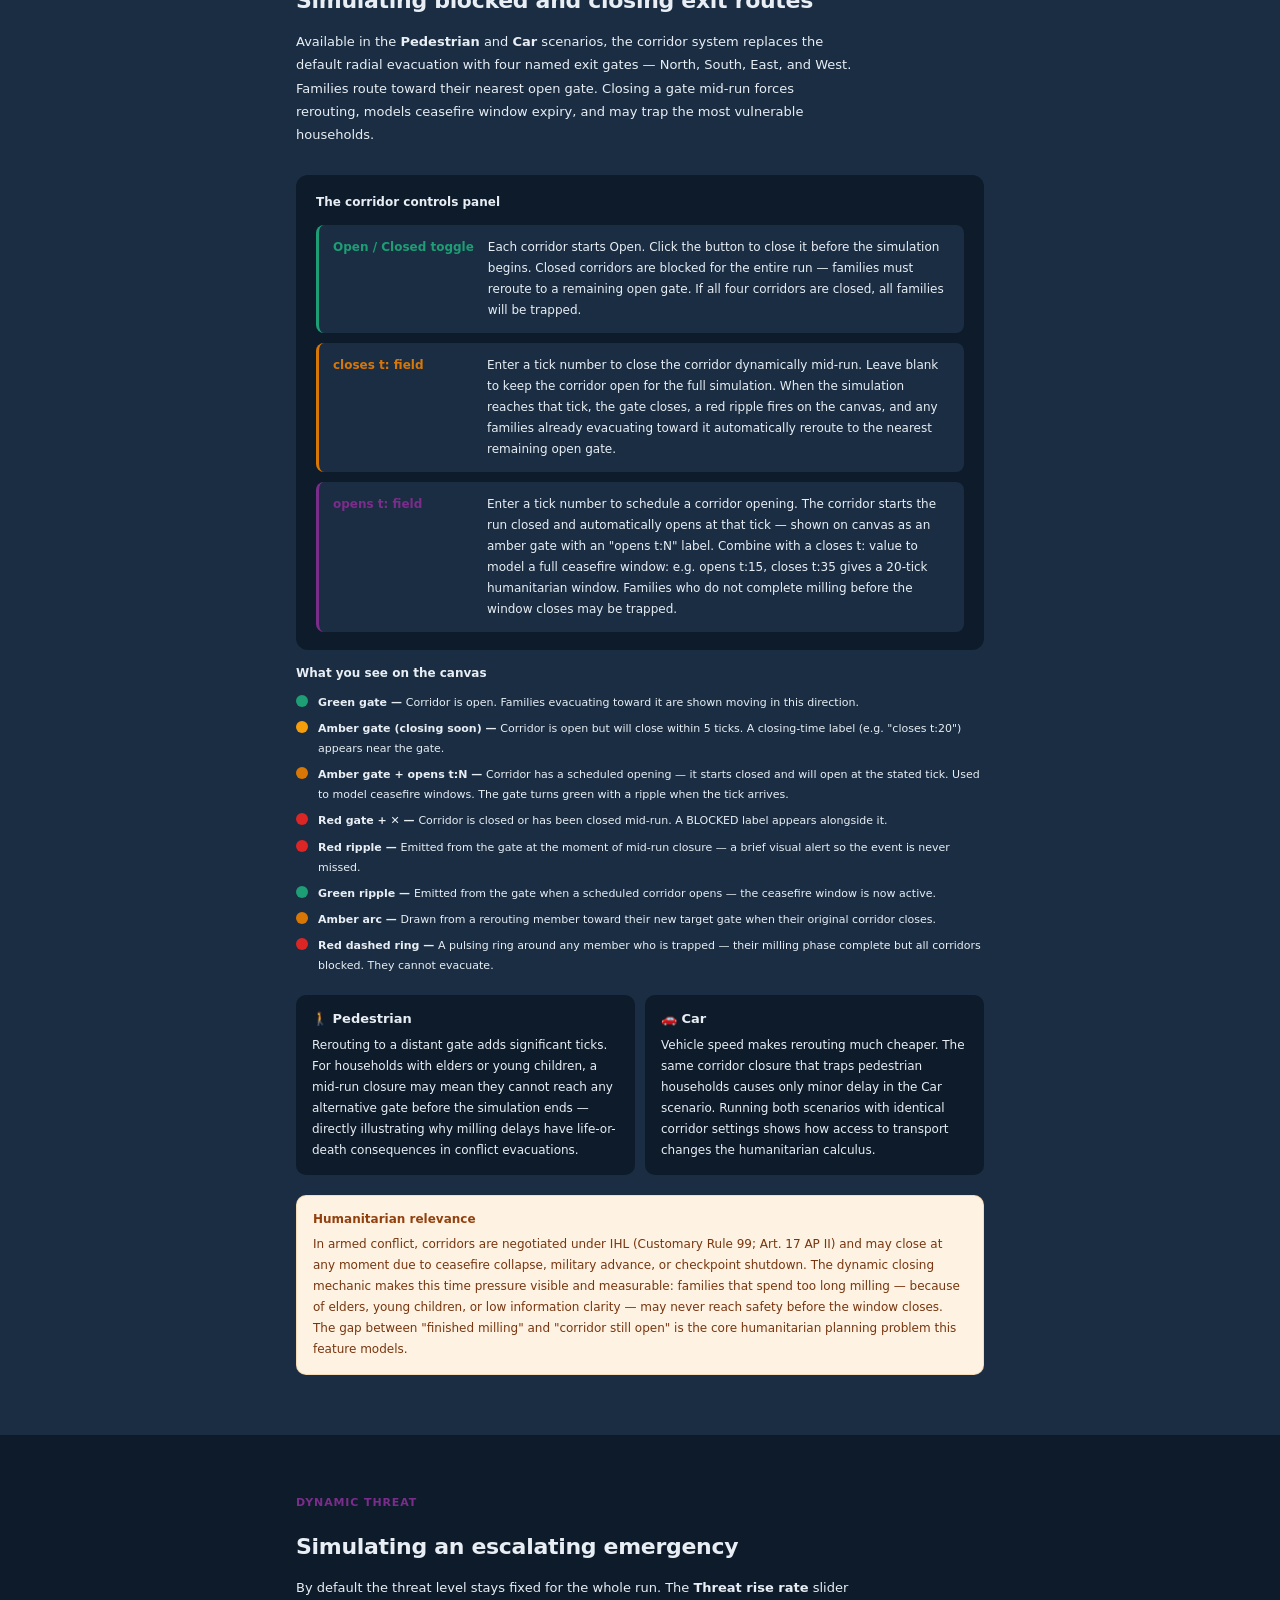
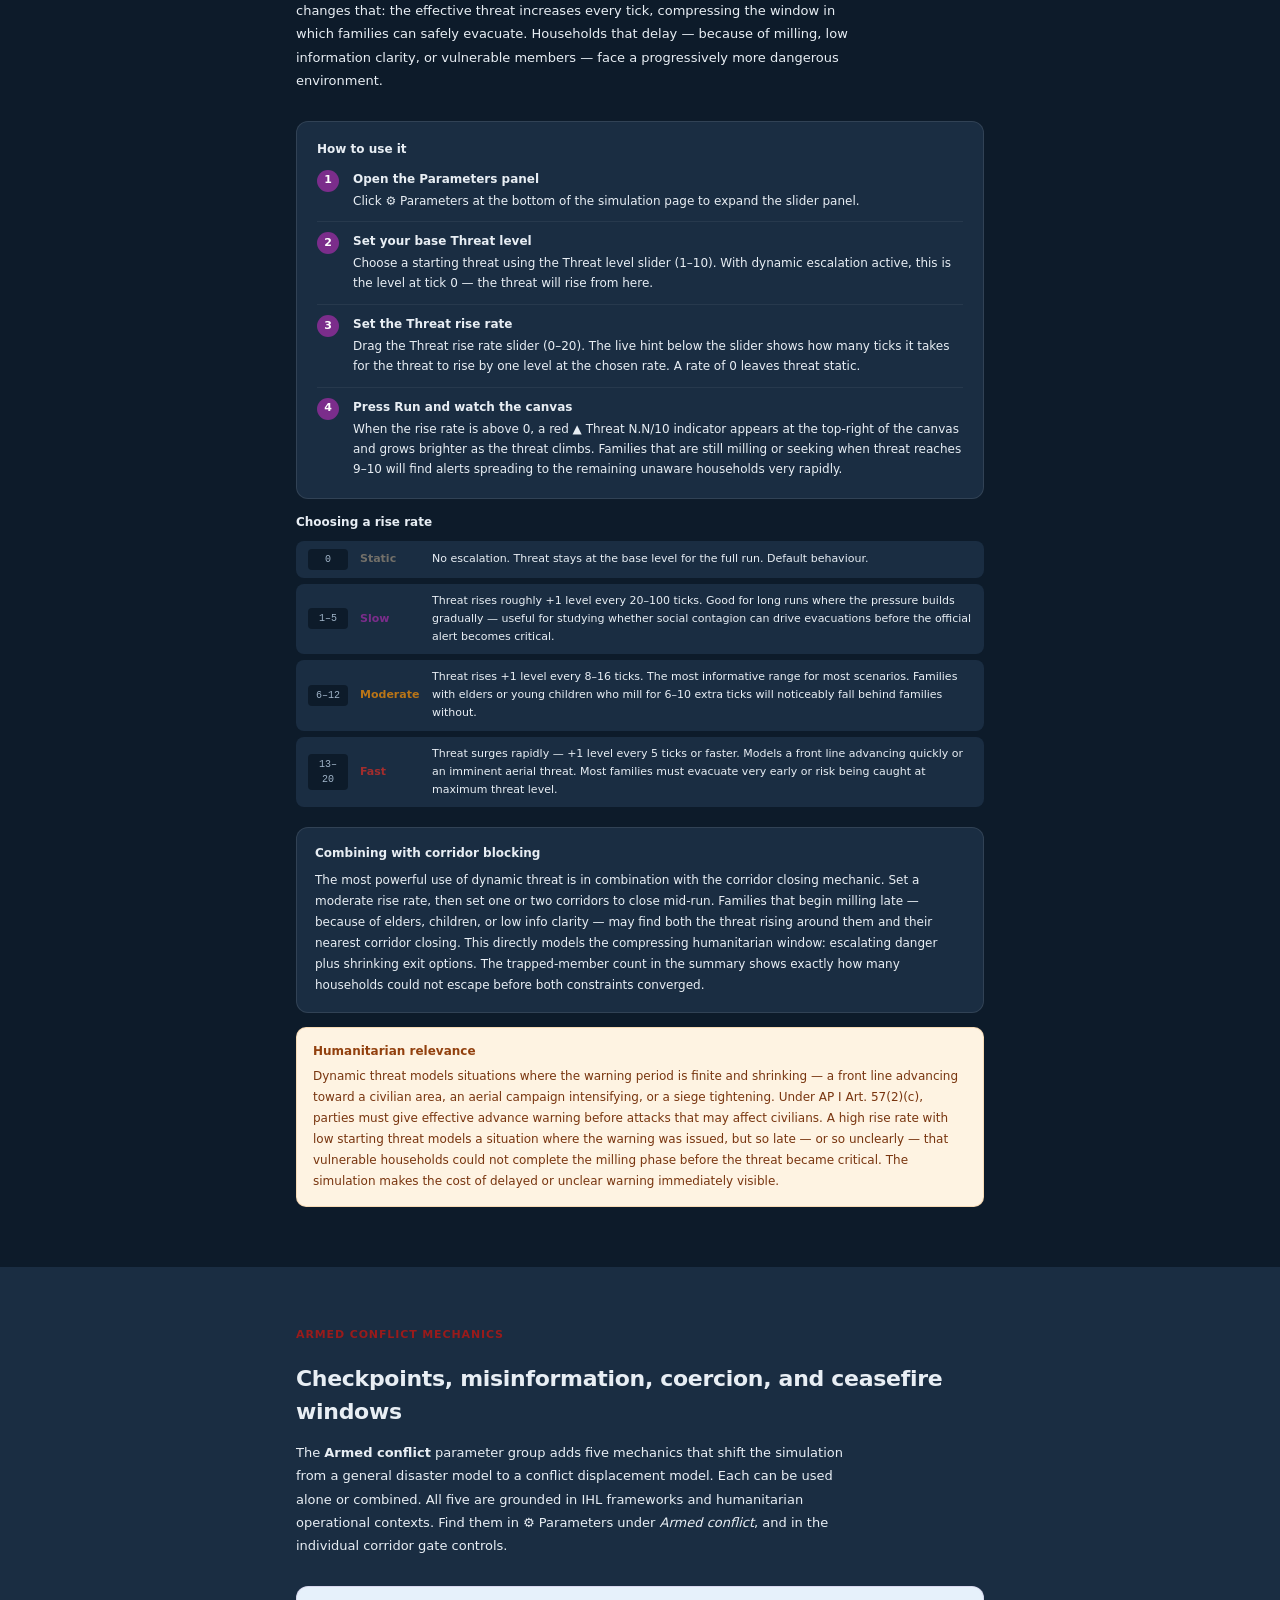
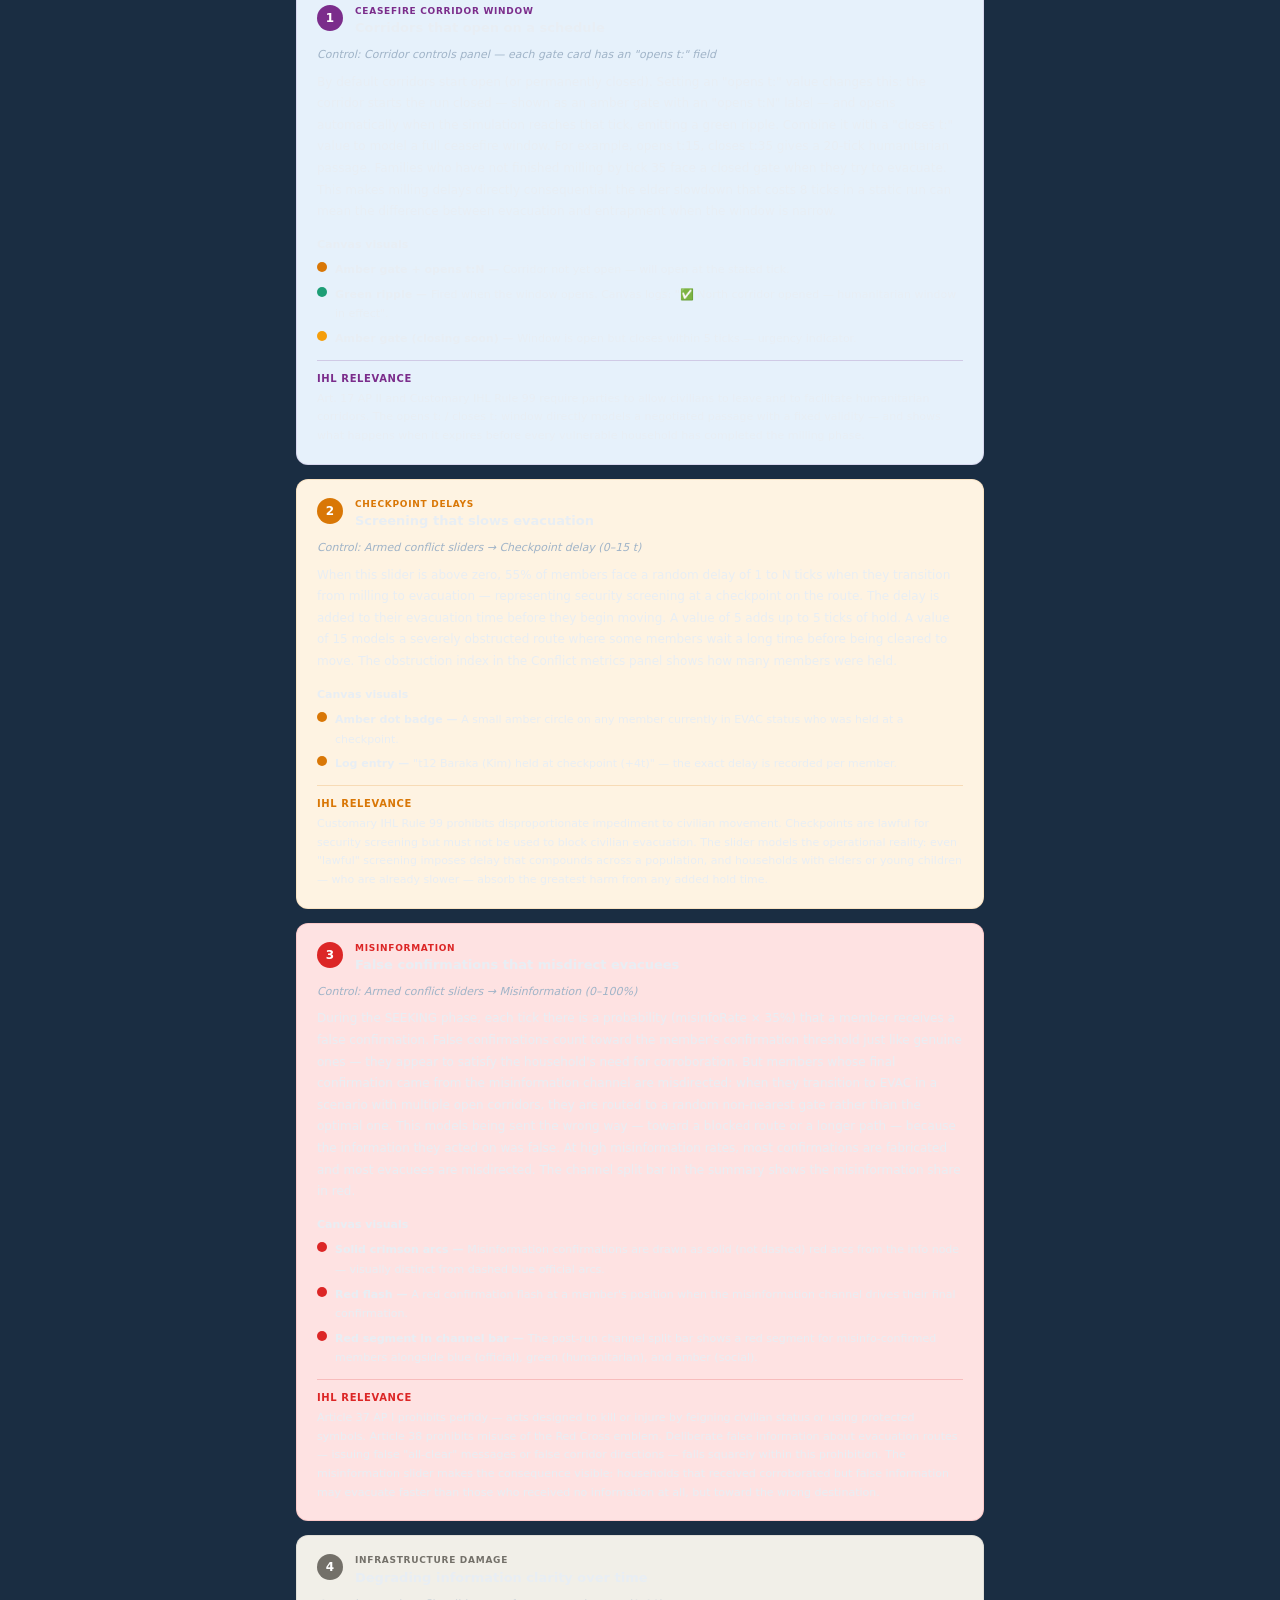
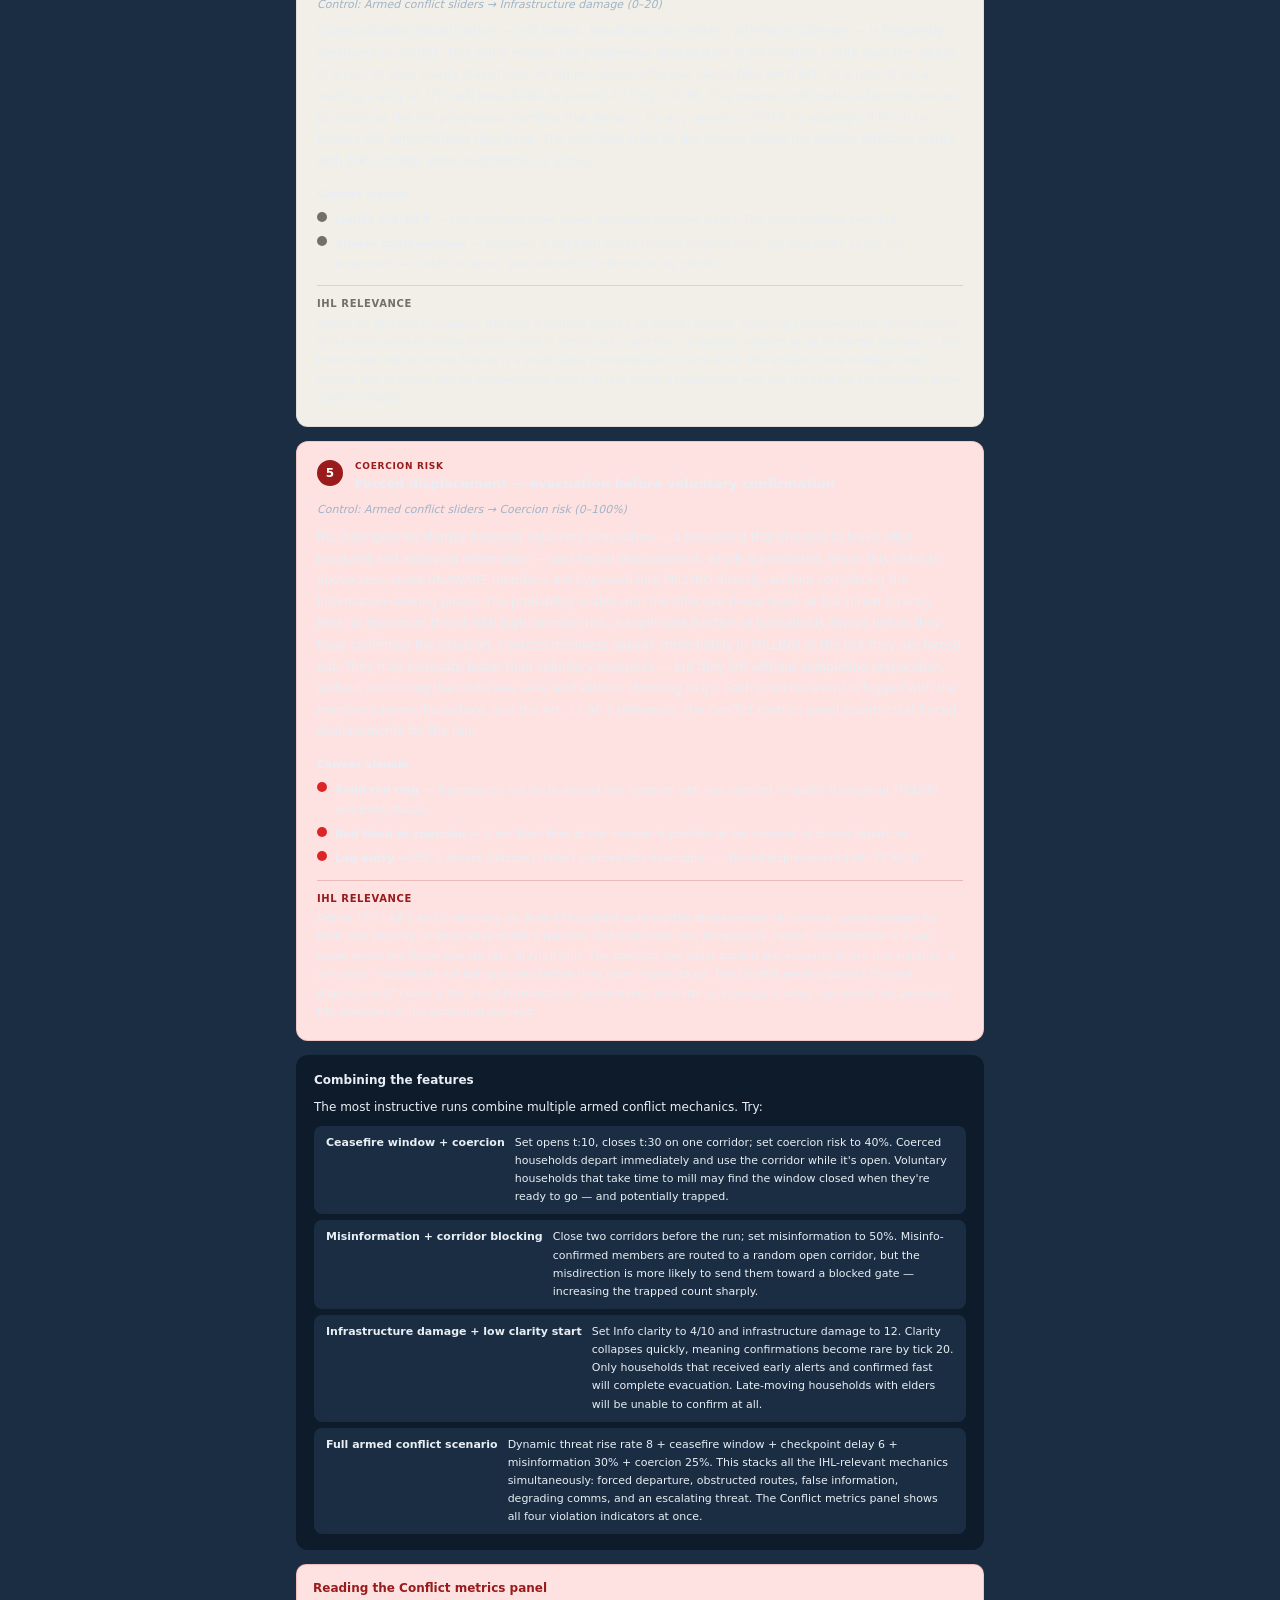
==== commit 32683fd2: "Make Routes + Behavior participate in the cross-model contract The five models now share one infrast" ====
--- a/static/behavioral_sim/index.html
+++ b/static/behavioral_sim/index.html
@@ -5,7 +5,7 @@
     <meta name="viewport" content="width=device-width, initial-scale=1.0" />
     <title>Evacuation Simulation</title>
     <link rel="stylesheet" href="/static/exodus.css" />
-    <script type="module" crossorigin src="/static/behavioral_sim/assets/index-BbTZvV9C.js"></script>
+    <script type="module" crossorigin src="/static/behavioral_sim/assets/index-ugLFCZrR.js"></script>
     <link rel="stylesheet" crossorigin href="/static/behavioral_sim/assets/index-JA-Q5im7.css">
   </head>
   <body>
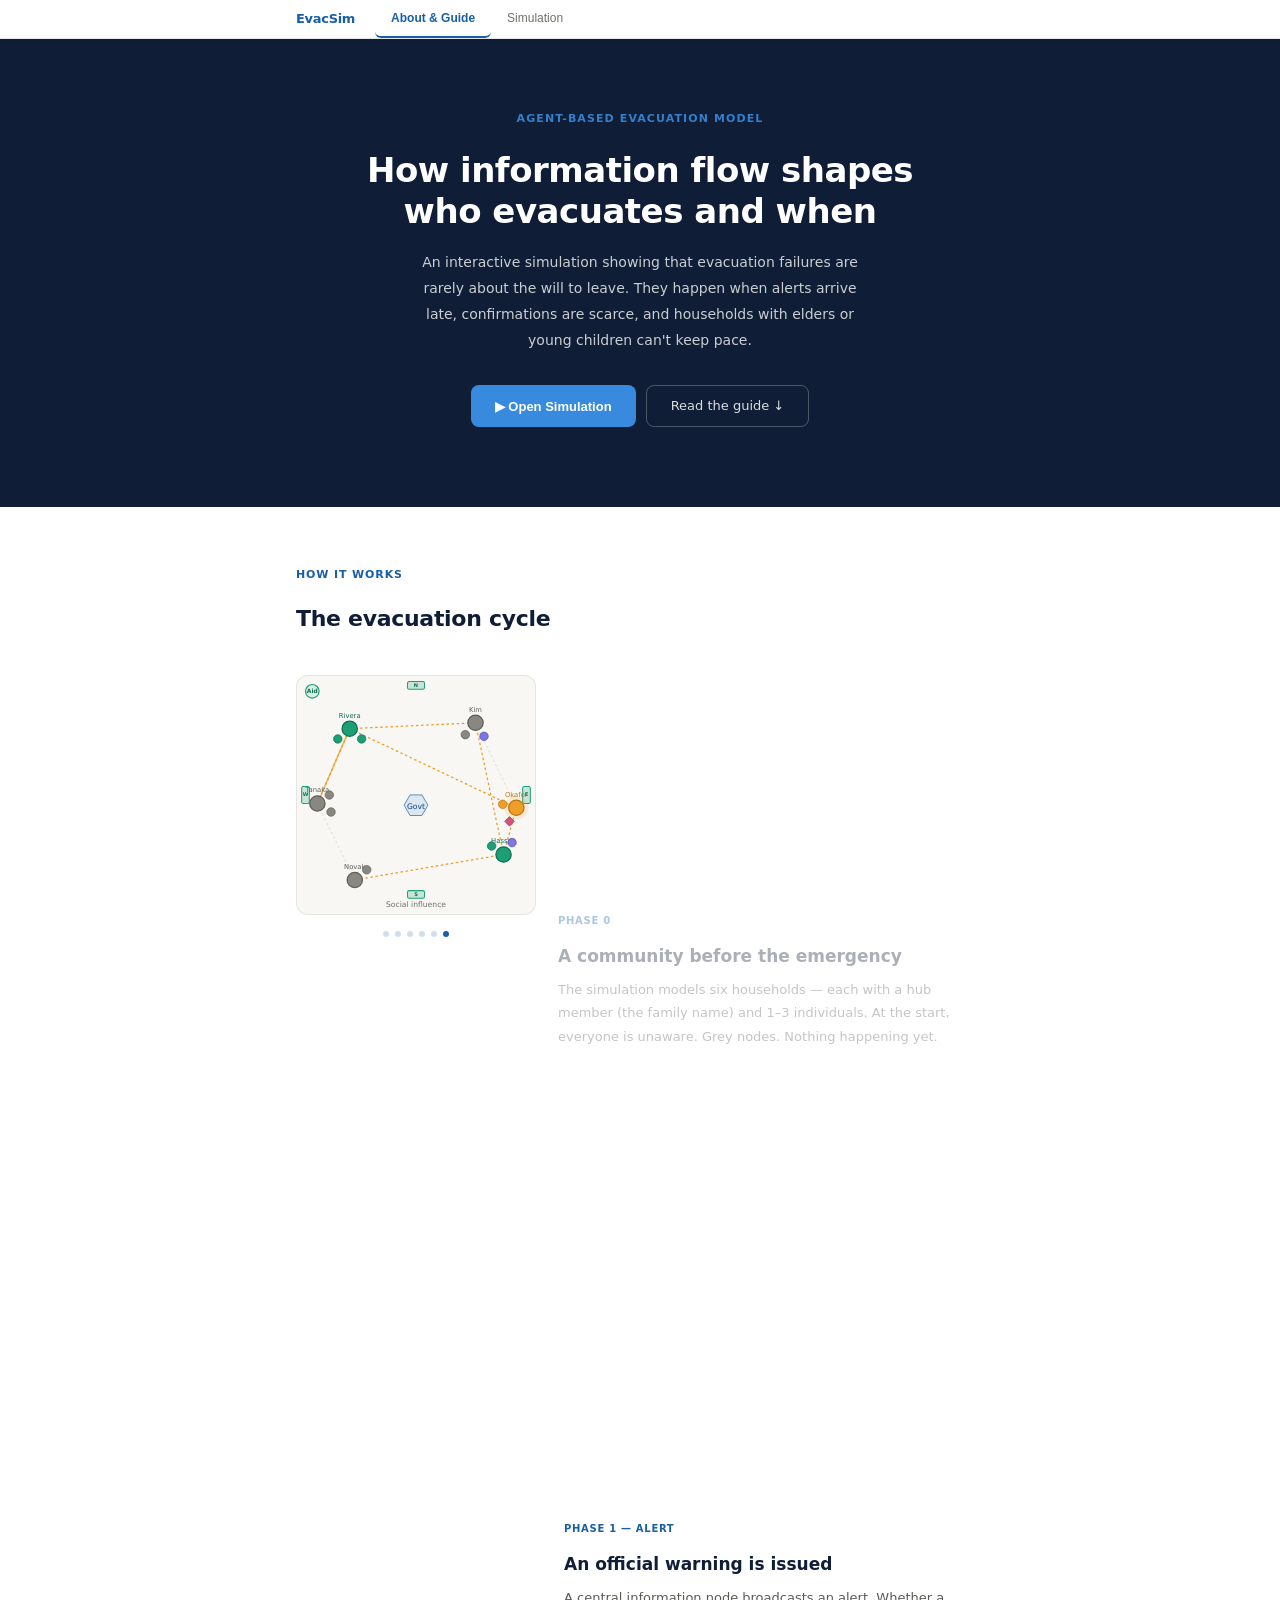
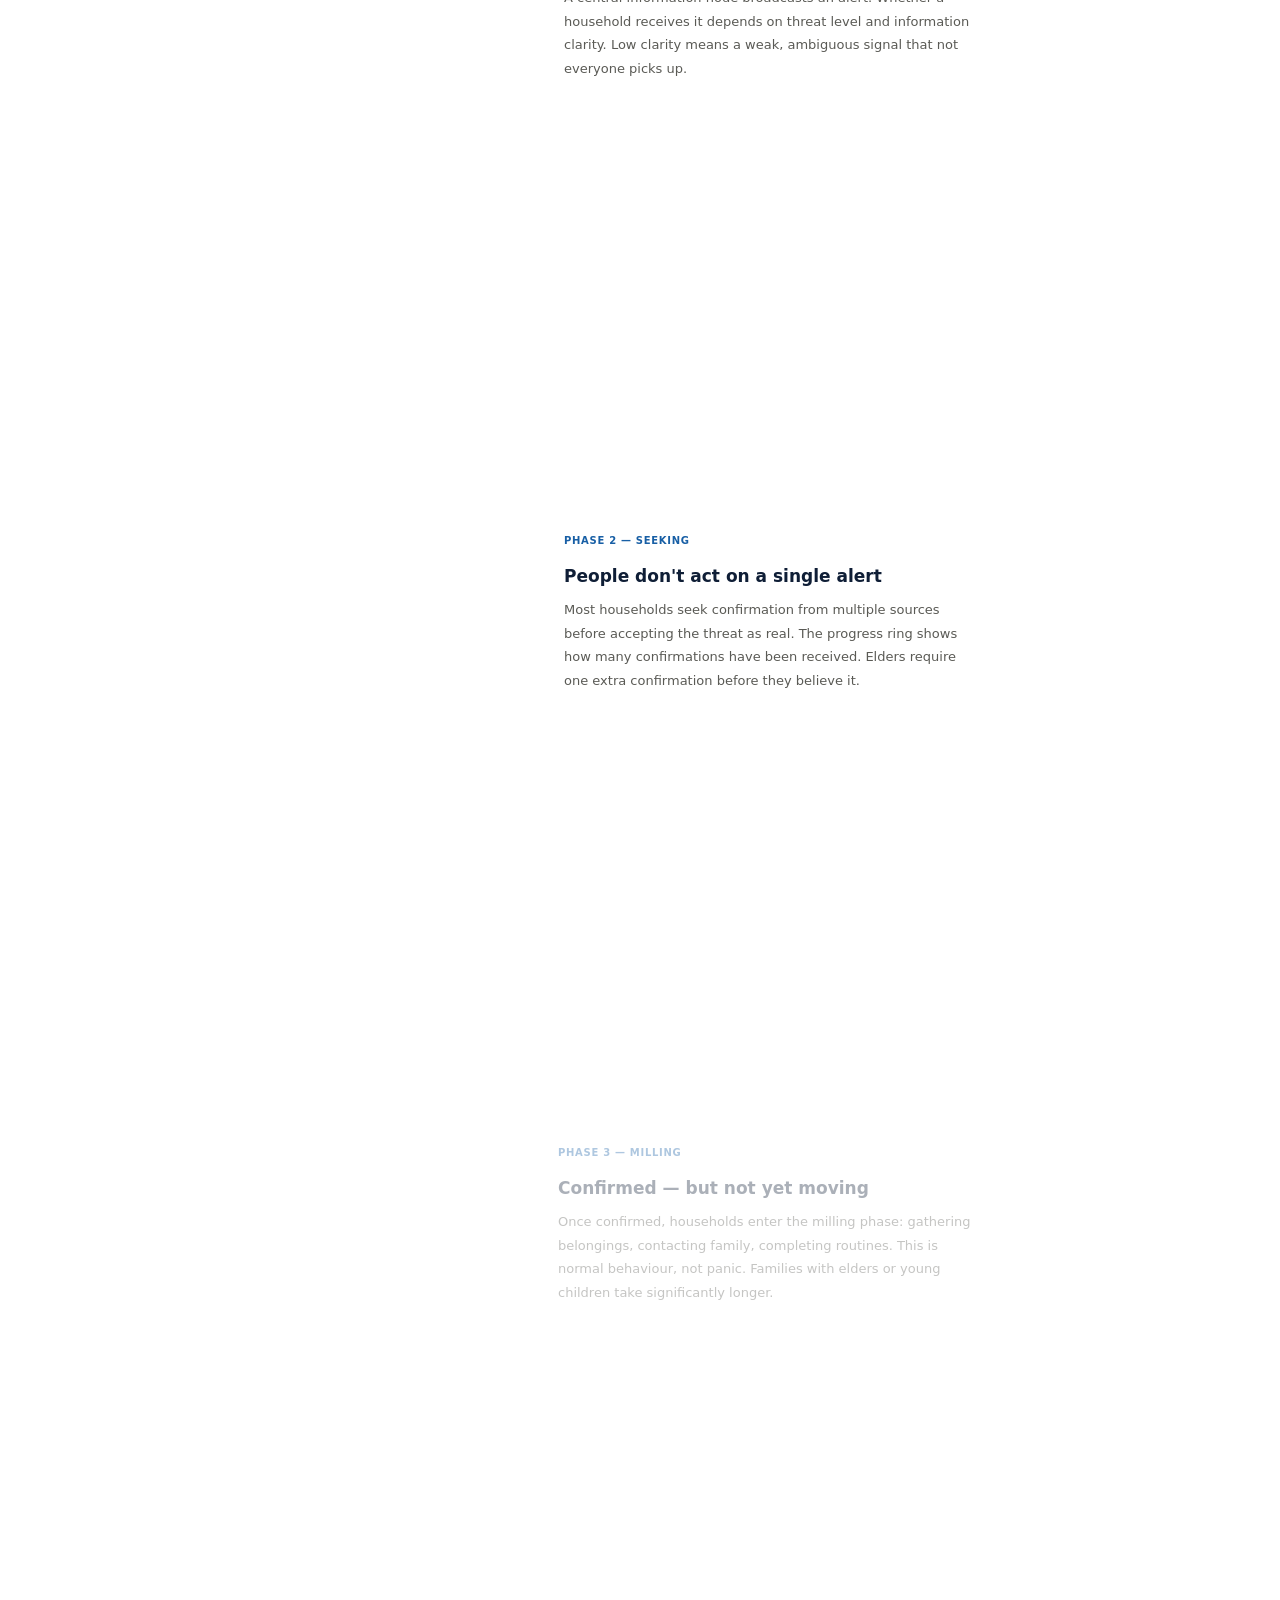
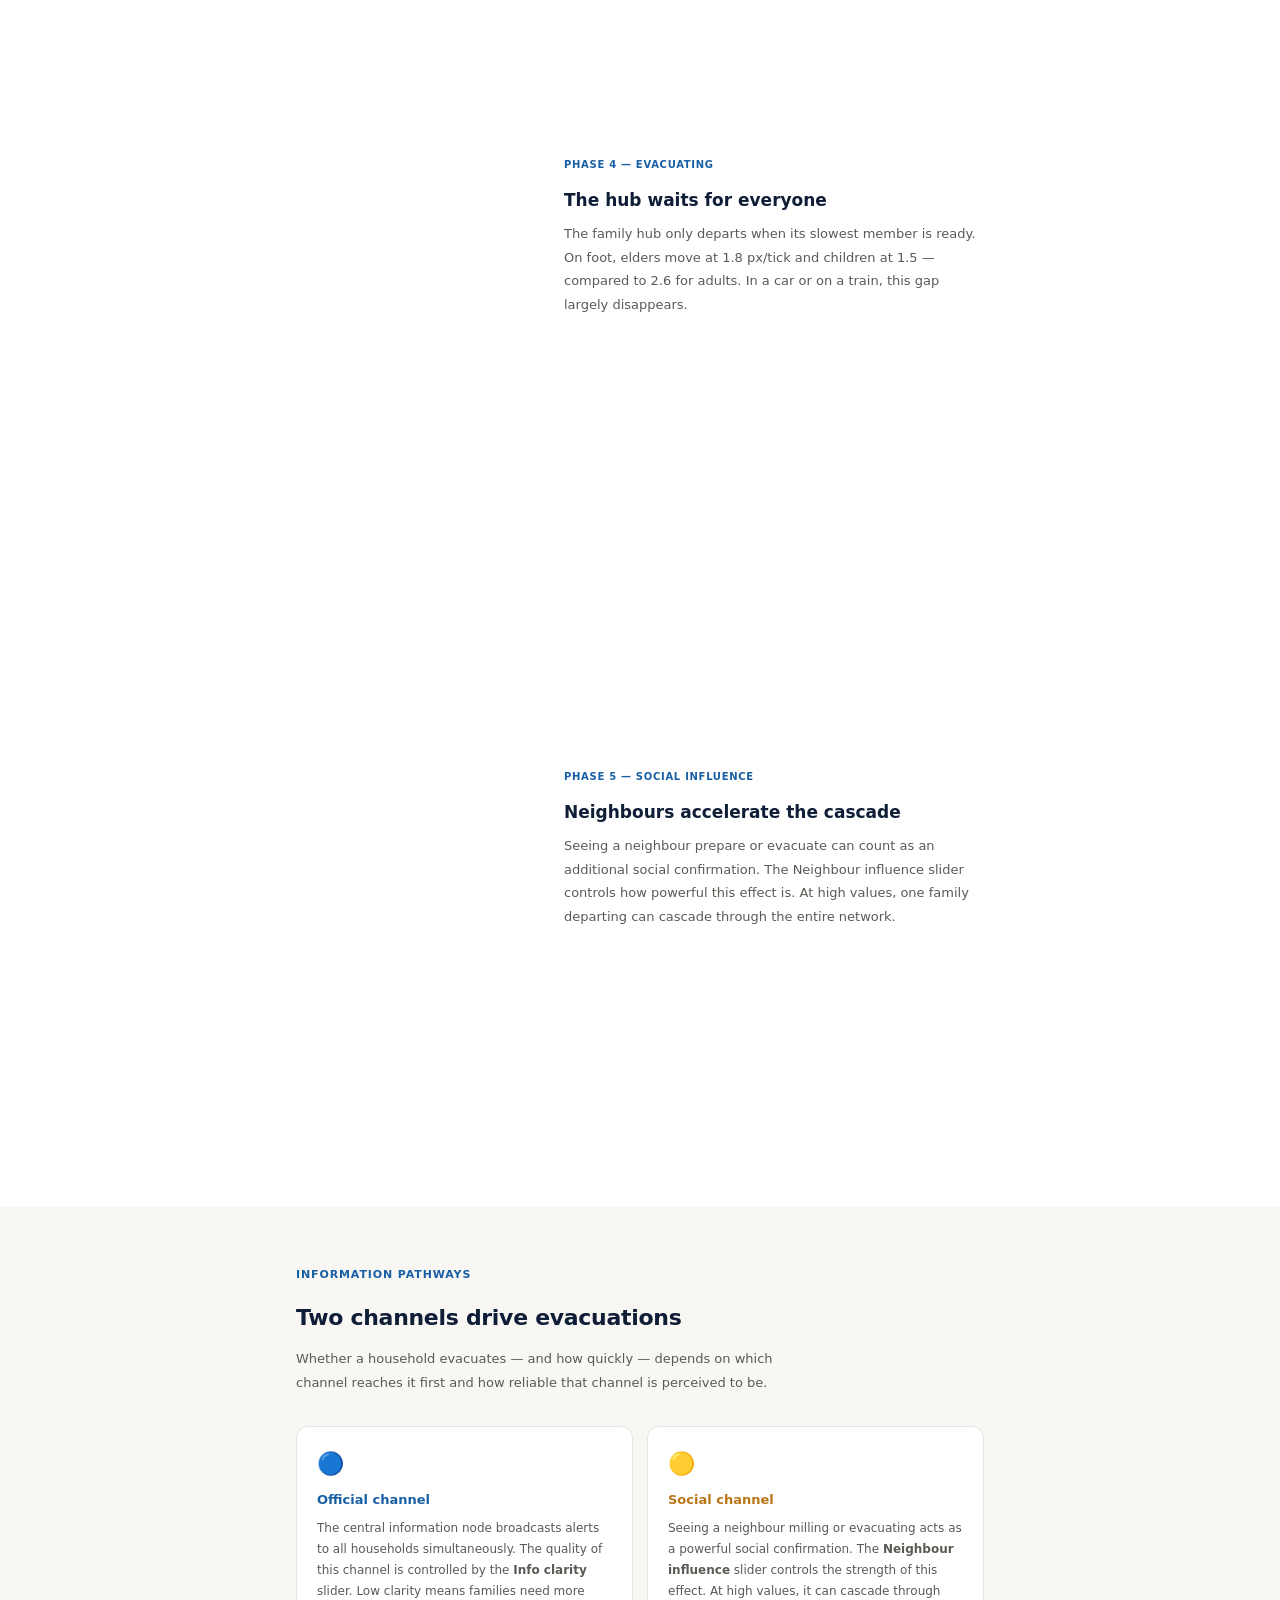
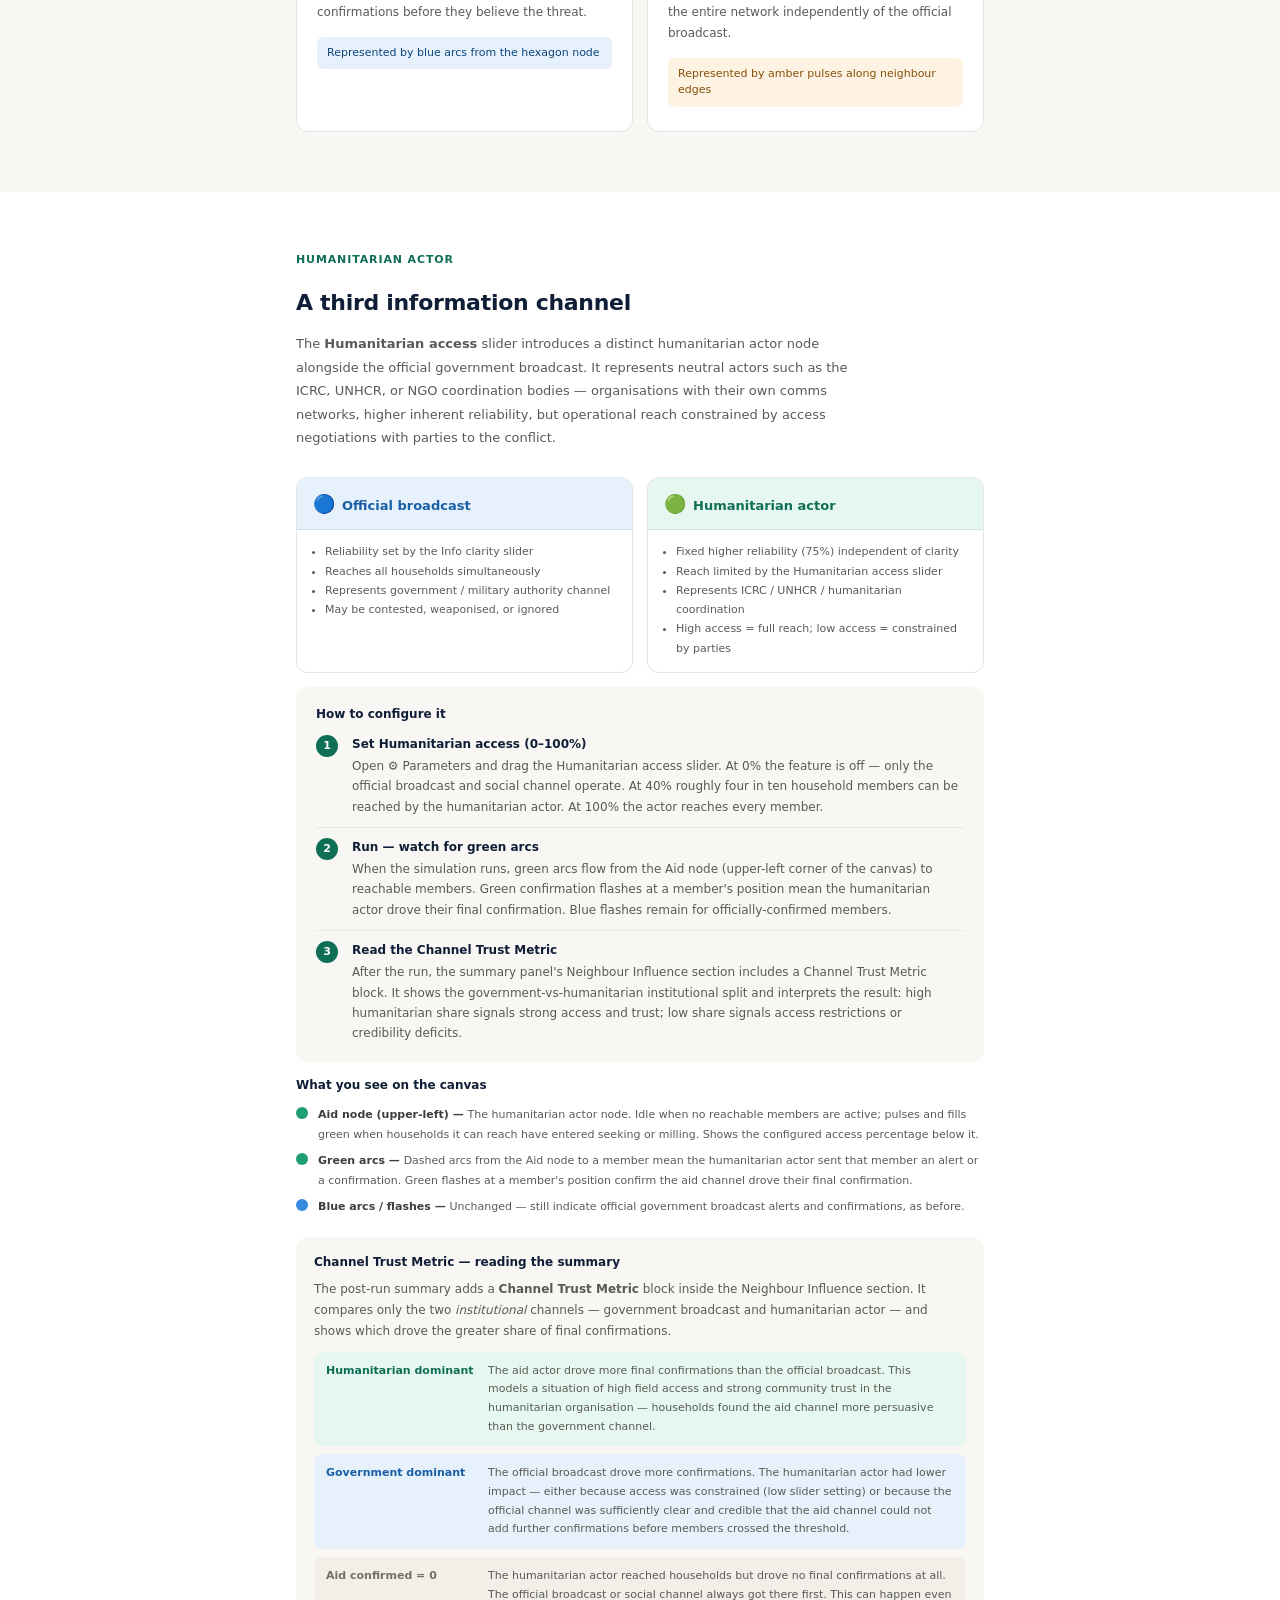
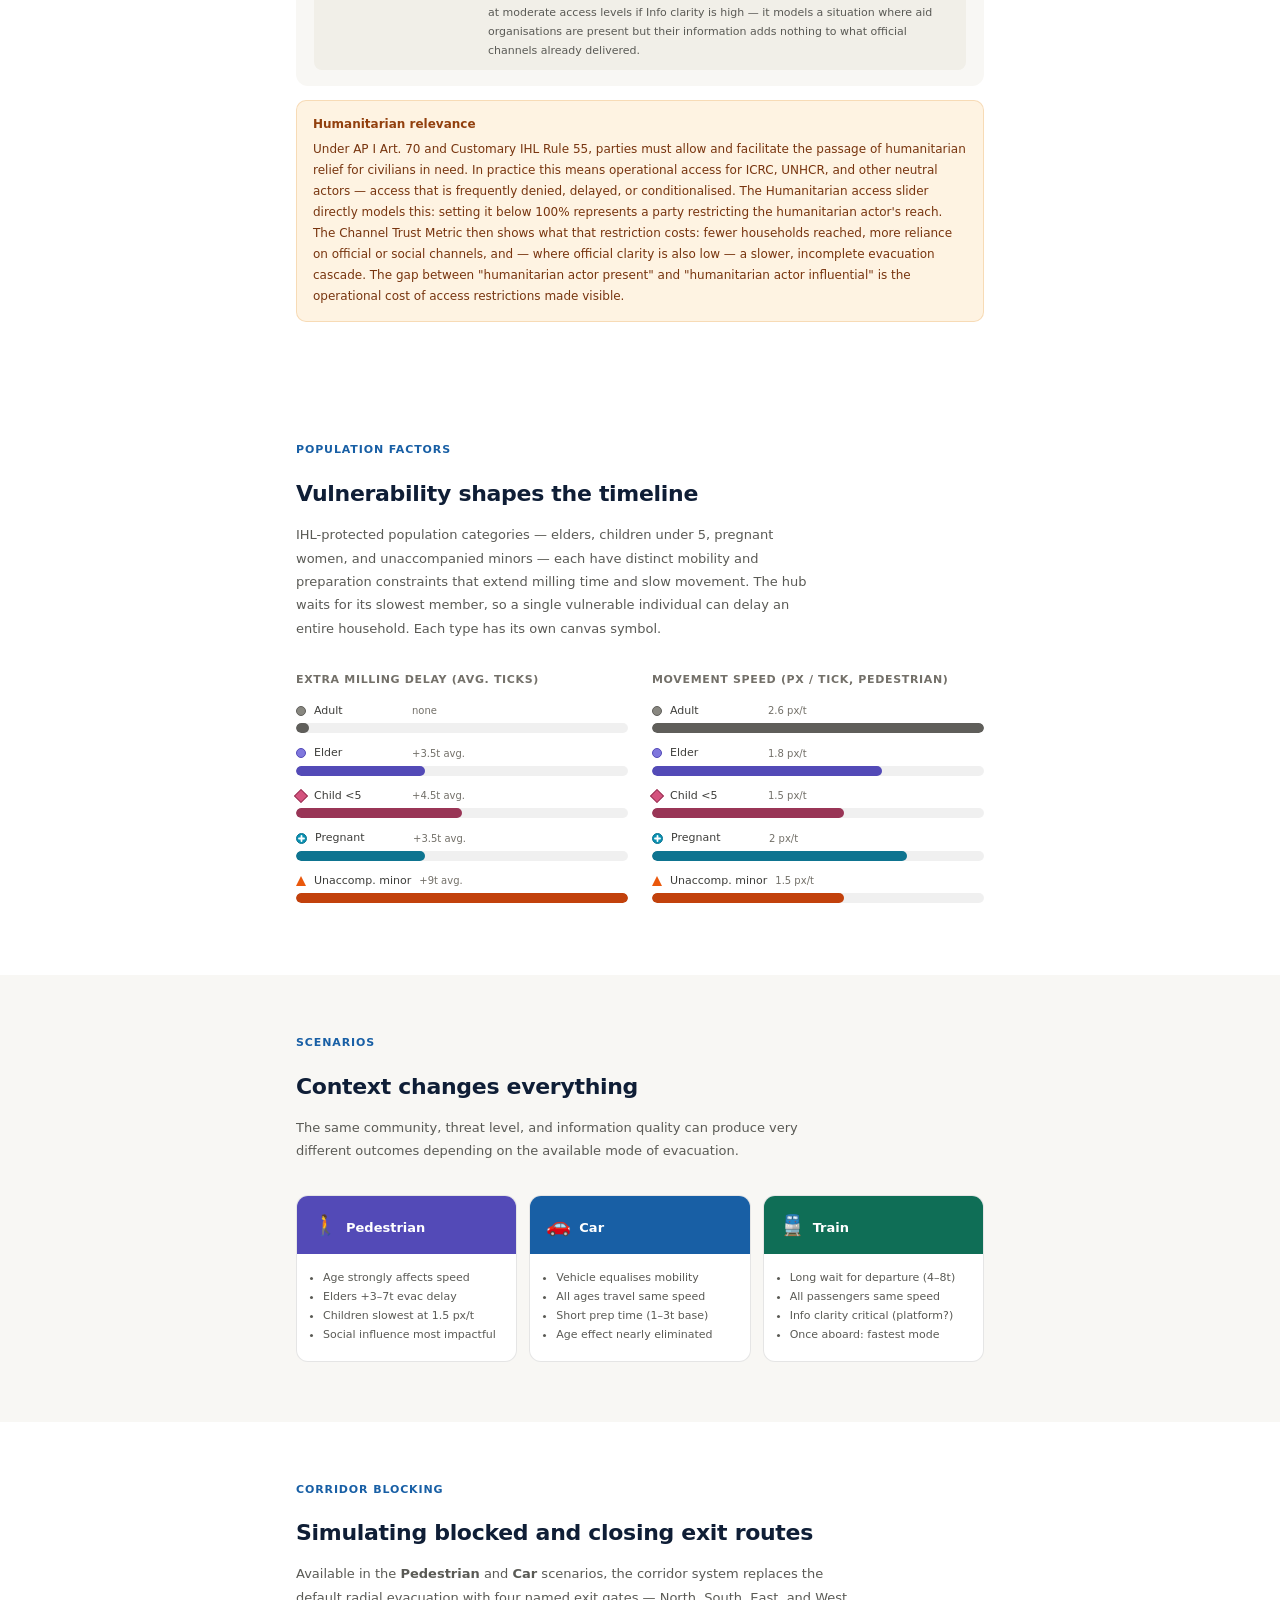
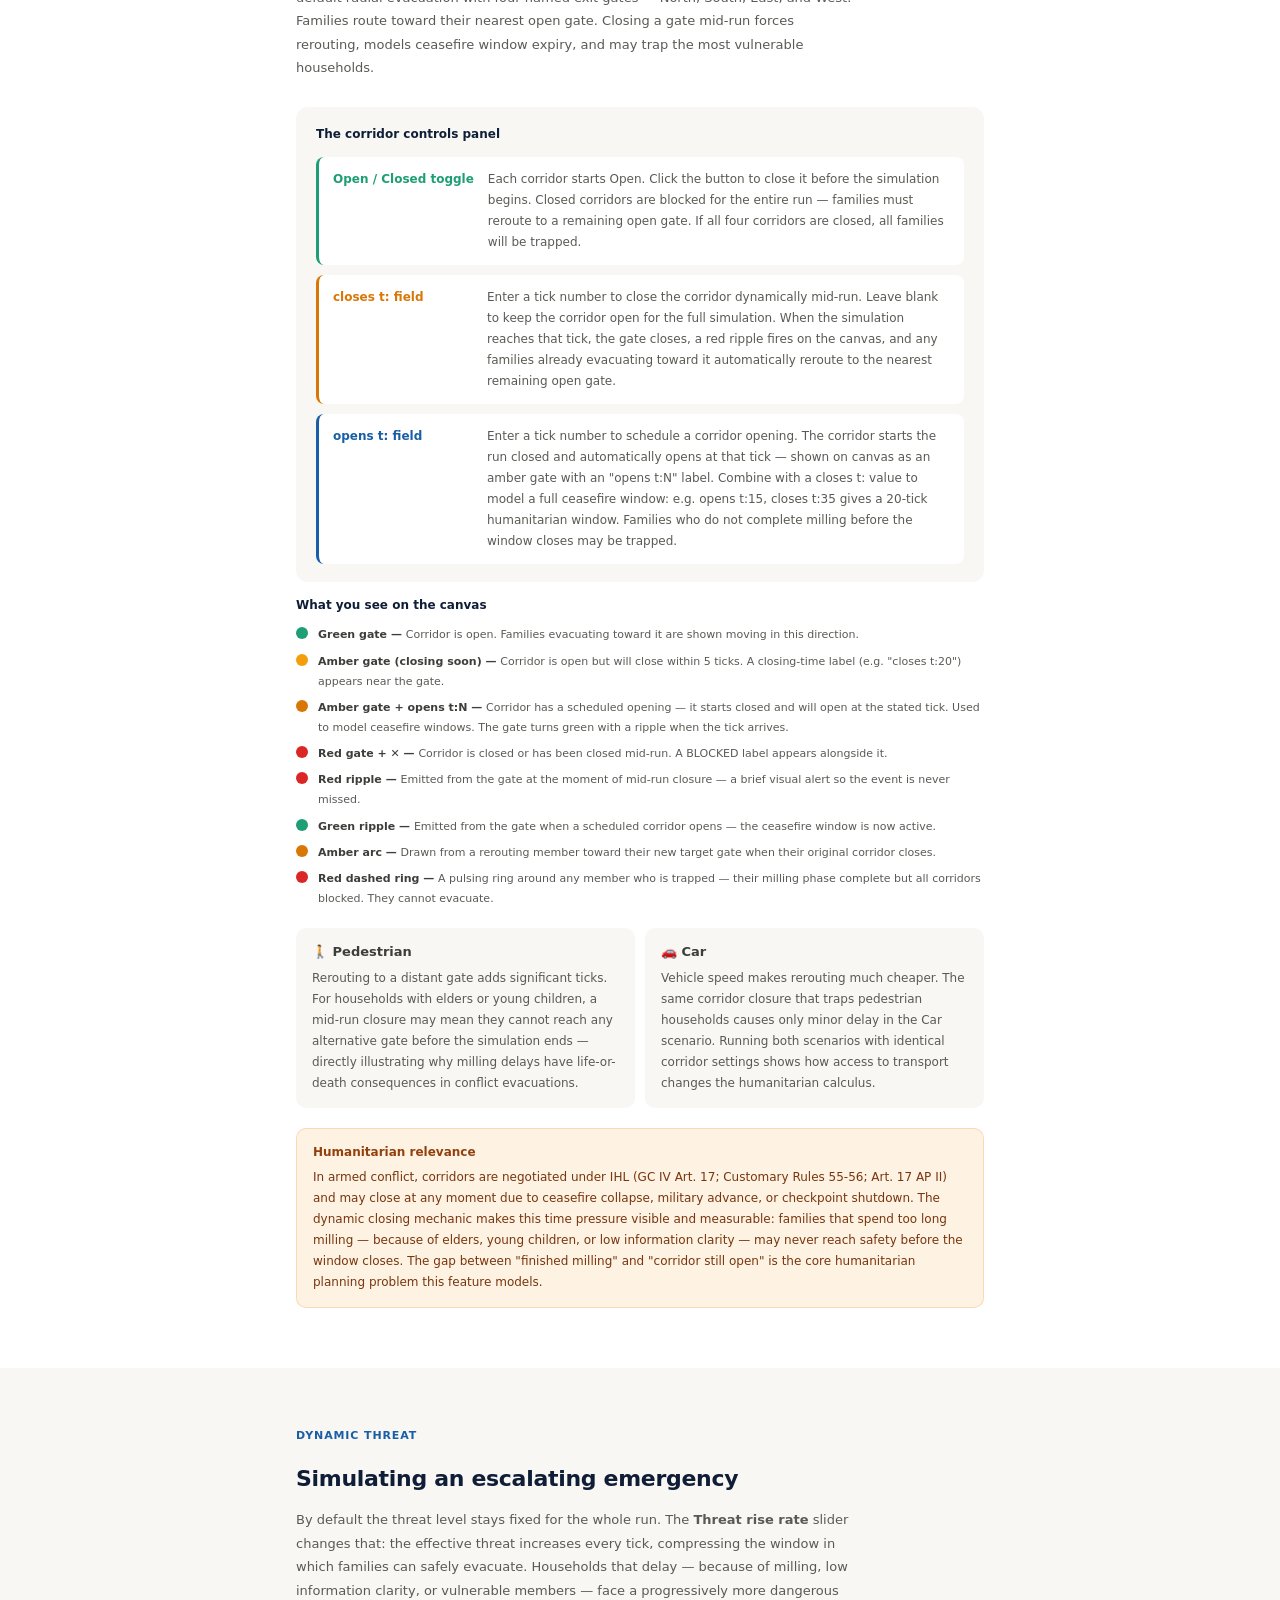
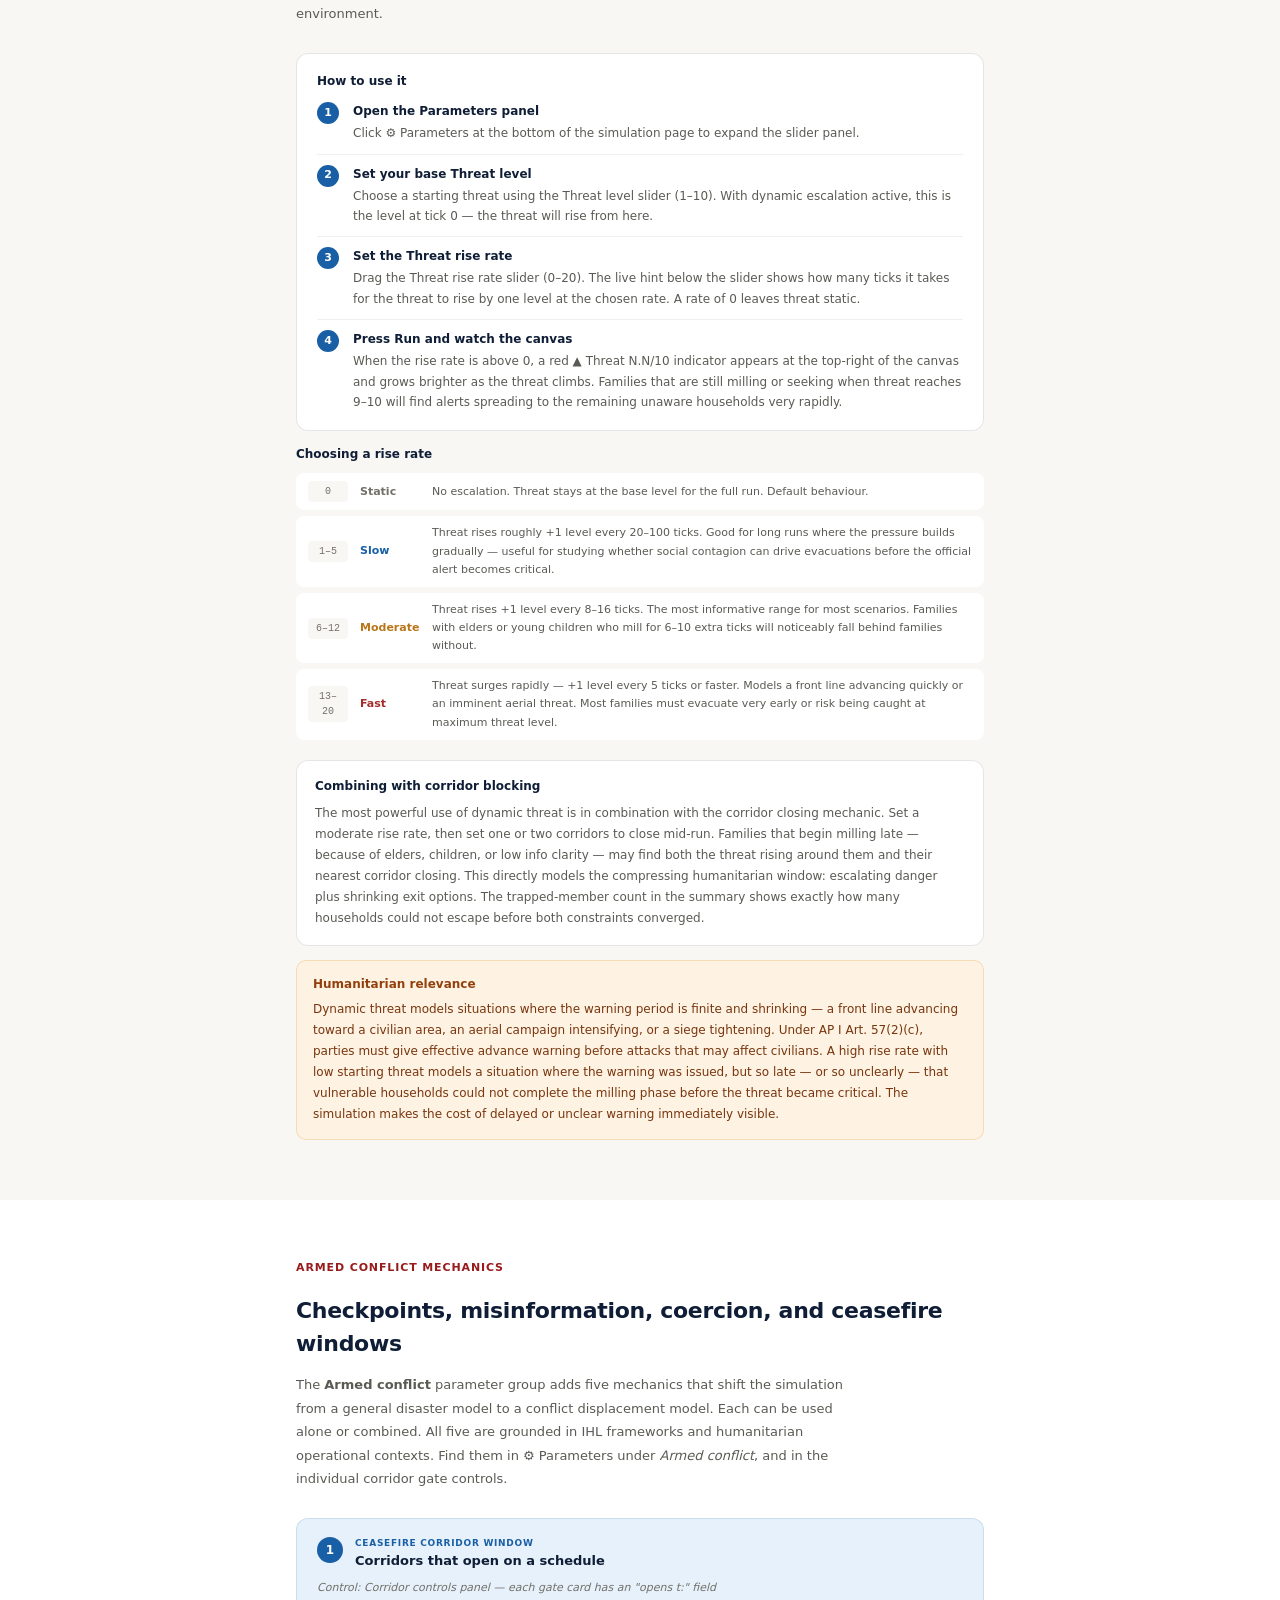
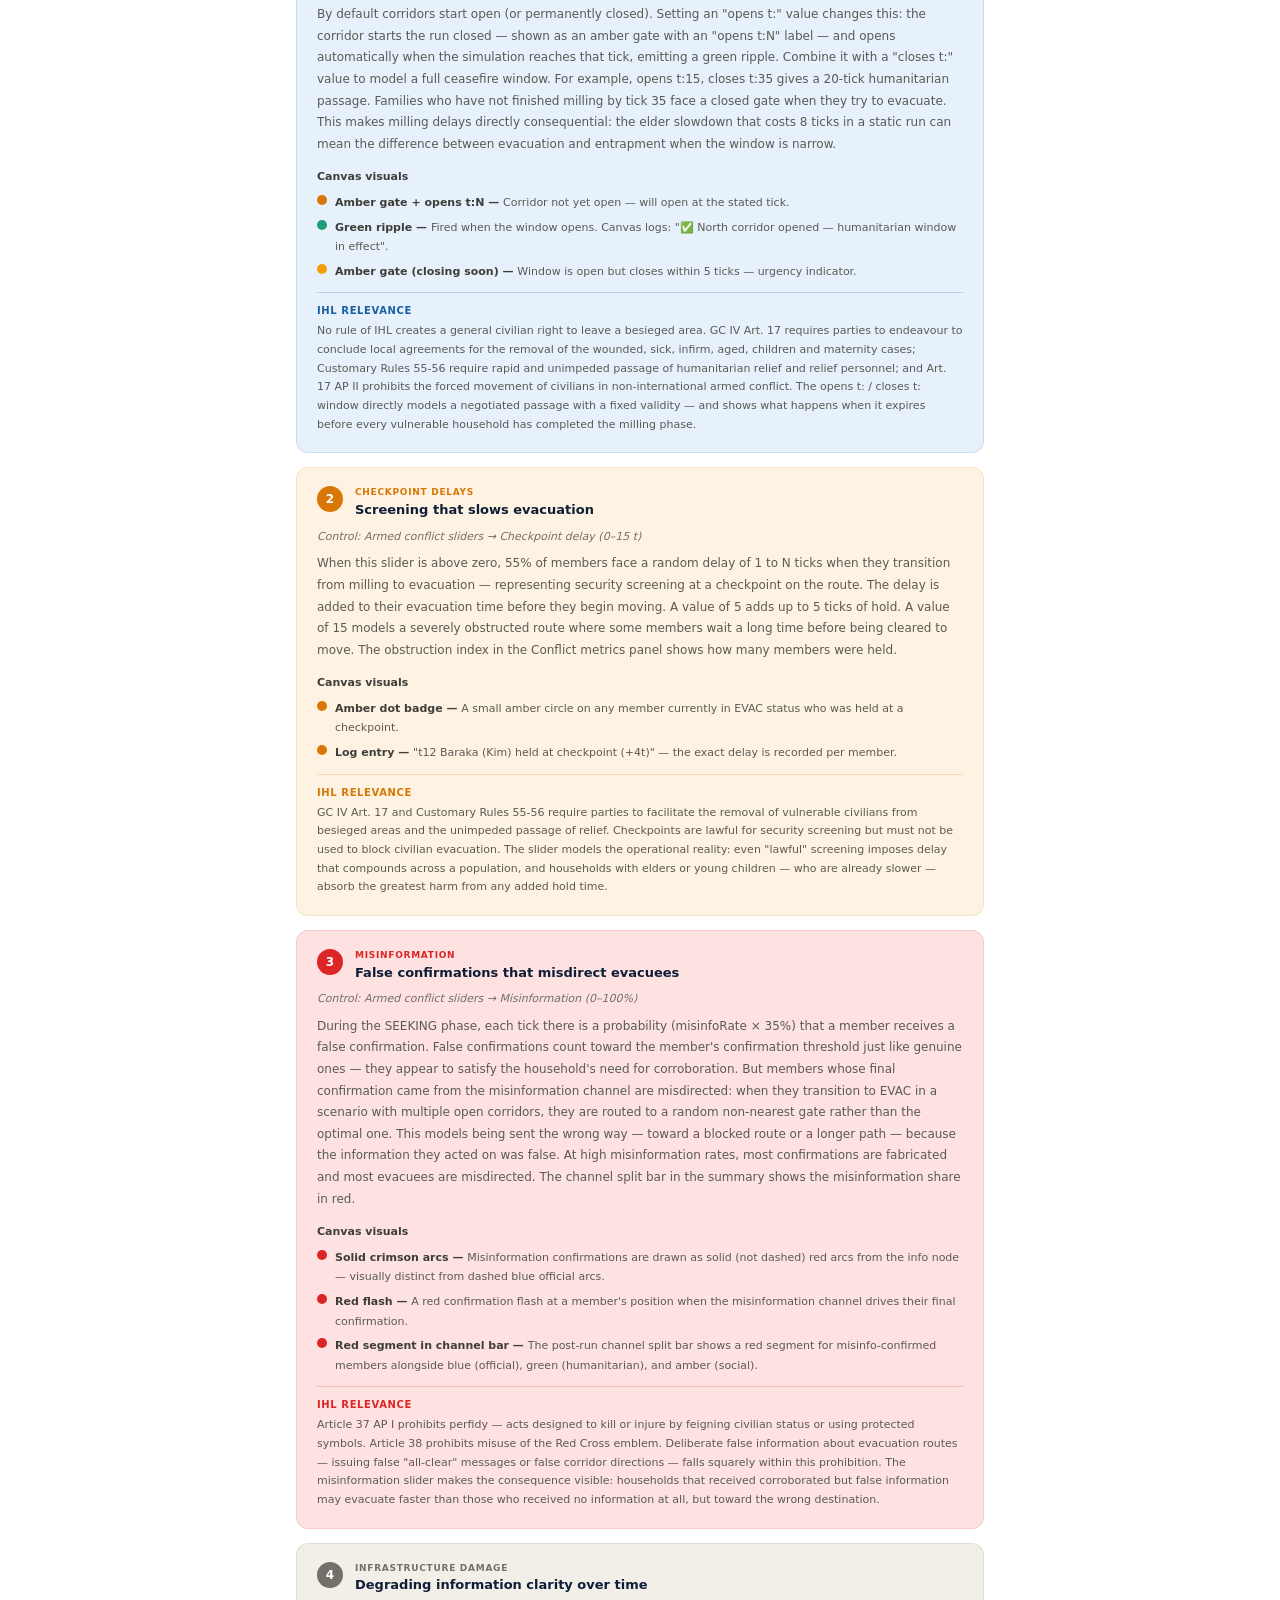
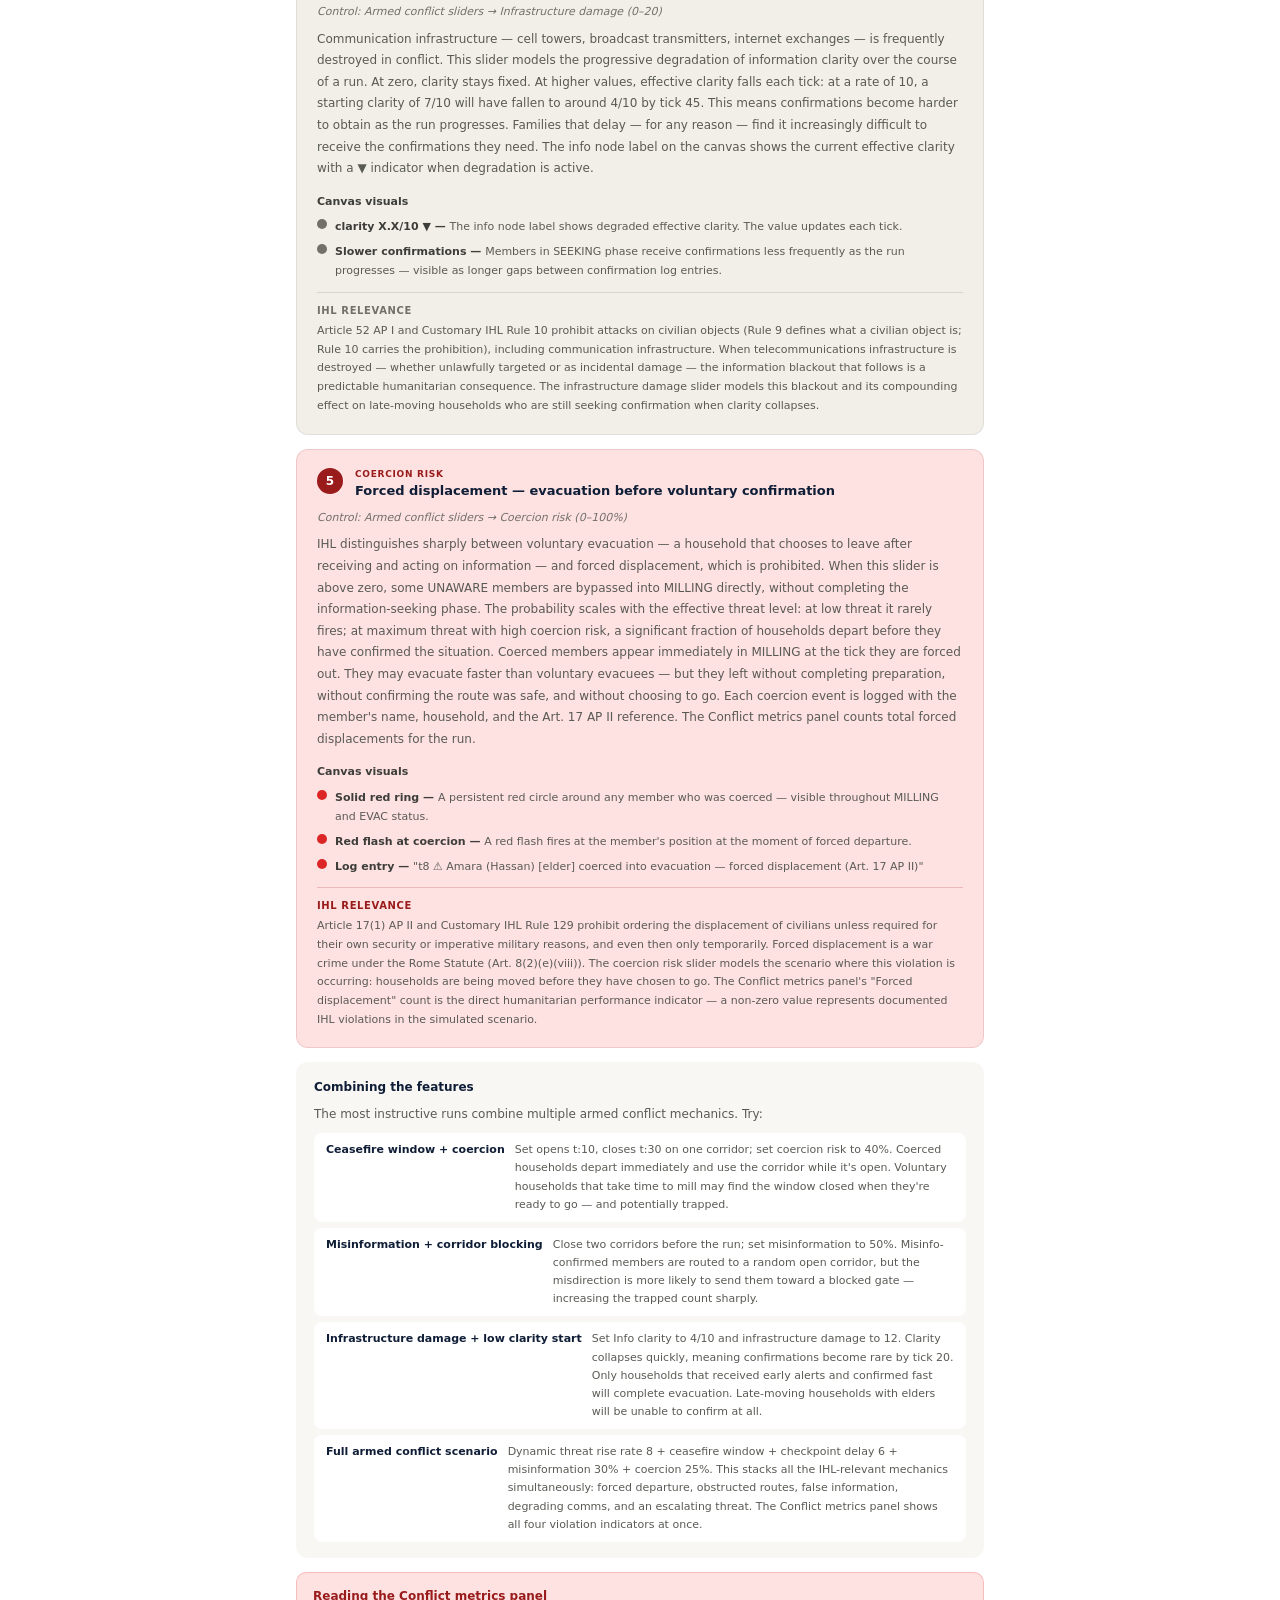
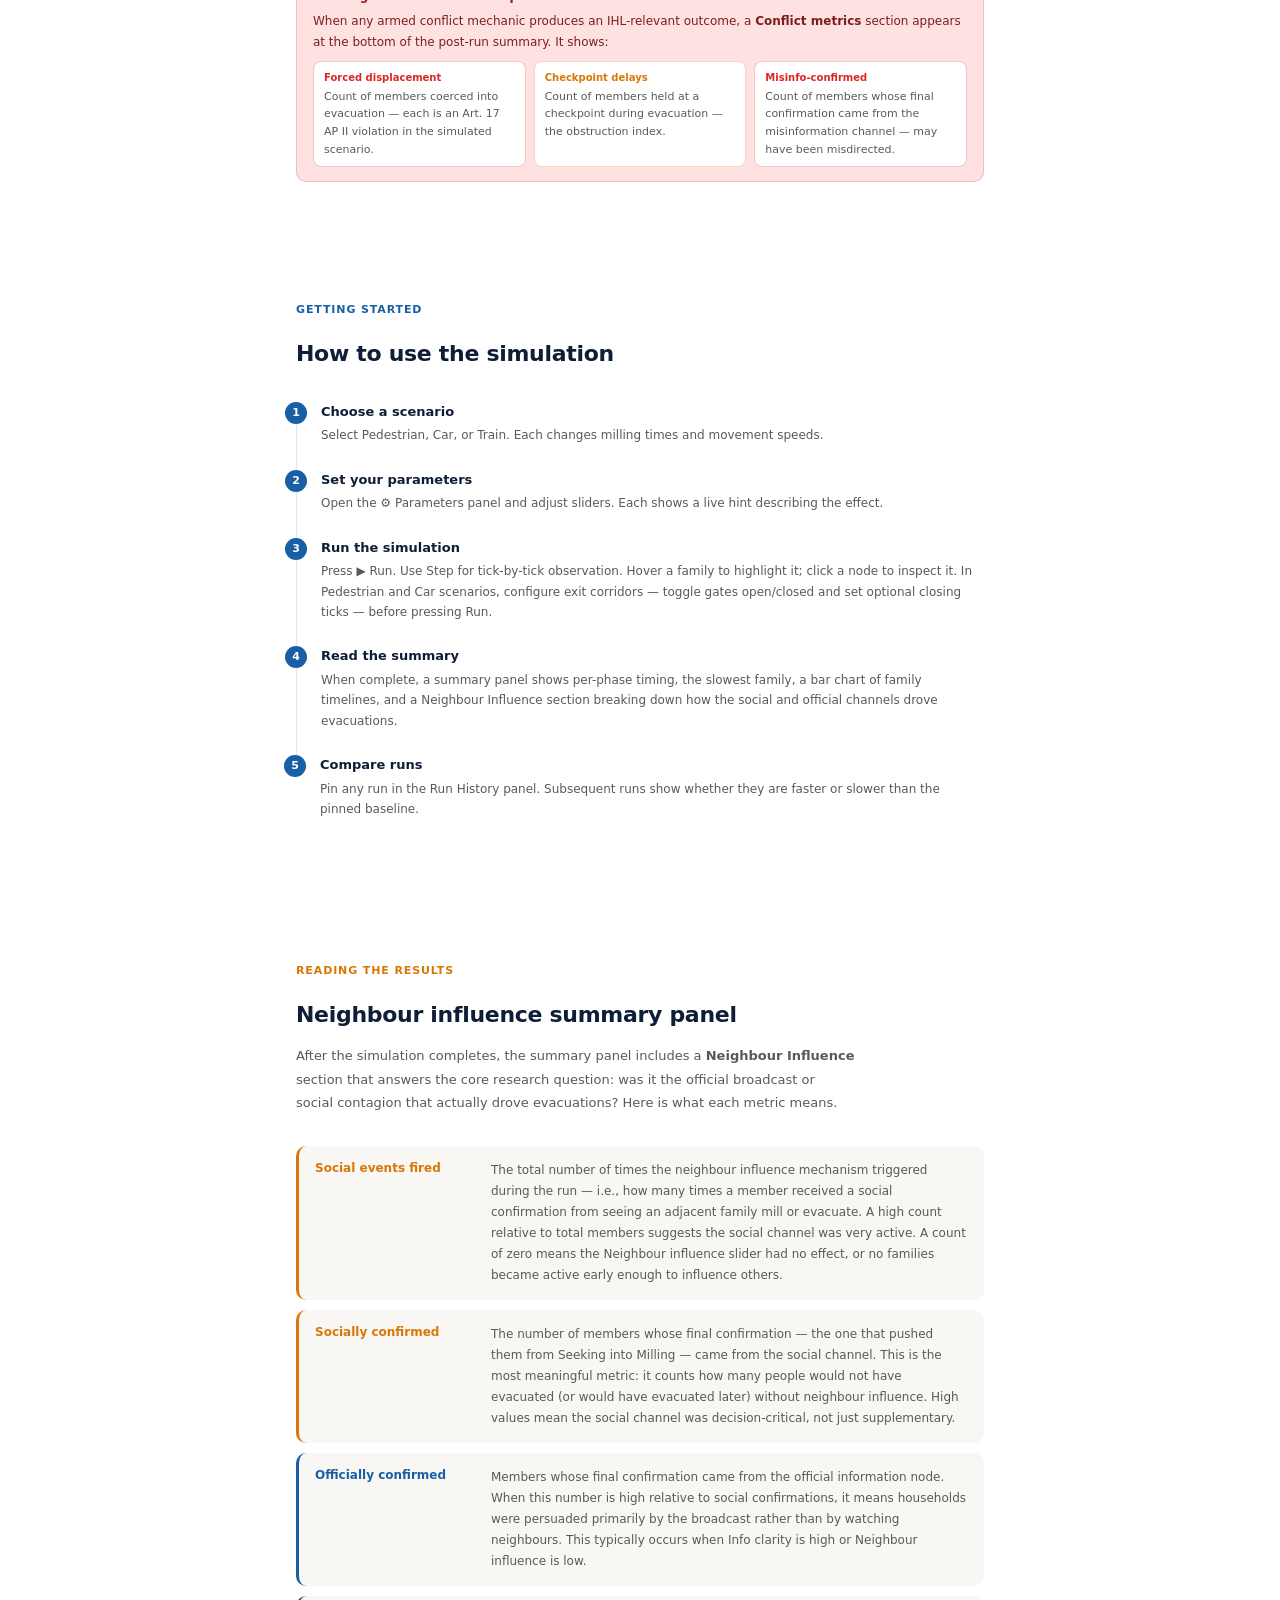
==== commit 0d8ee48b: "Sync all five component models to their updated upstream repos - ercf backend: v6 calculators (sourc" ====
--- a/static/behavioral_sim/index.html
+++ b/static/behavioral_sim/index.html
@@ -2,10 +2,12 @@
 <html lang="en">
   <head>
     <meta charset="UTF-8" />
+    <link rel="icon" type="image/svg+xml" href="/static/behavioral_sim/assets/etc-icon-Dq6R0h9_.svg">
+    <link rel="icon" type="image/png" sizes="256x256" href="/static/behavioral_sim/assets/etc-icon-CiMj511Q.png">
     <meta name="viewport" content="width=device-width, initial-scale=1.0" />
     <title>Evacuation Simulation</title>
     <link rel="stylesheet" href="/static/exodus.css" />
-    <script type="module" crossorigin src="/static/behavioral_sim/assets/index-ugLFCZrR.js"></script>
+    <script type="module" crossorigin src="/static/behavioral_sim/assets/index-DCDqdt2P.js"></script>
     <link rel="stylesheet" crossorigin href="/static/behavioral_sim/assets/index-JA-Q5im7.css">
   </head>
   <body>
